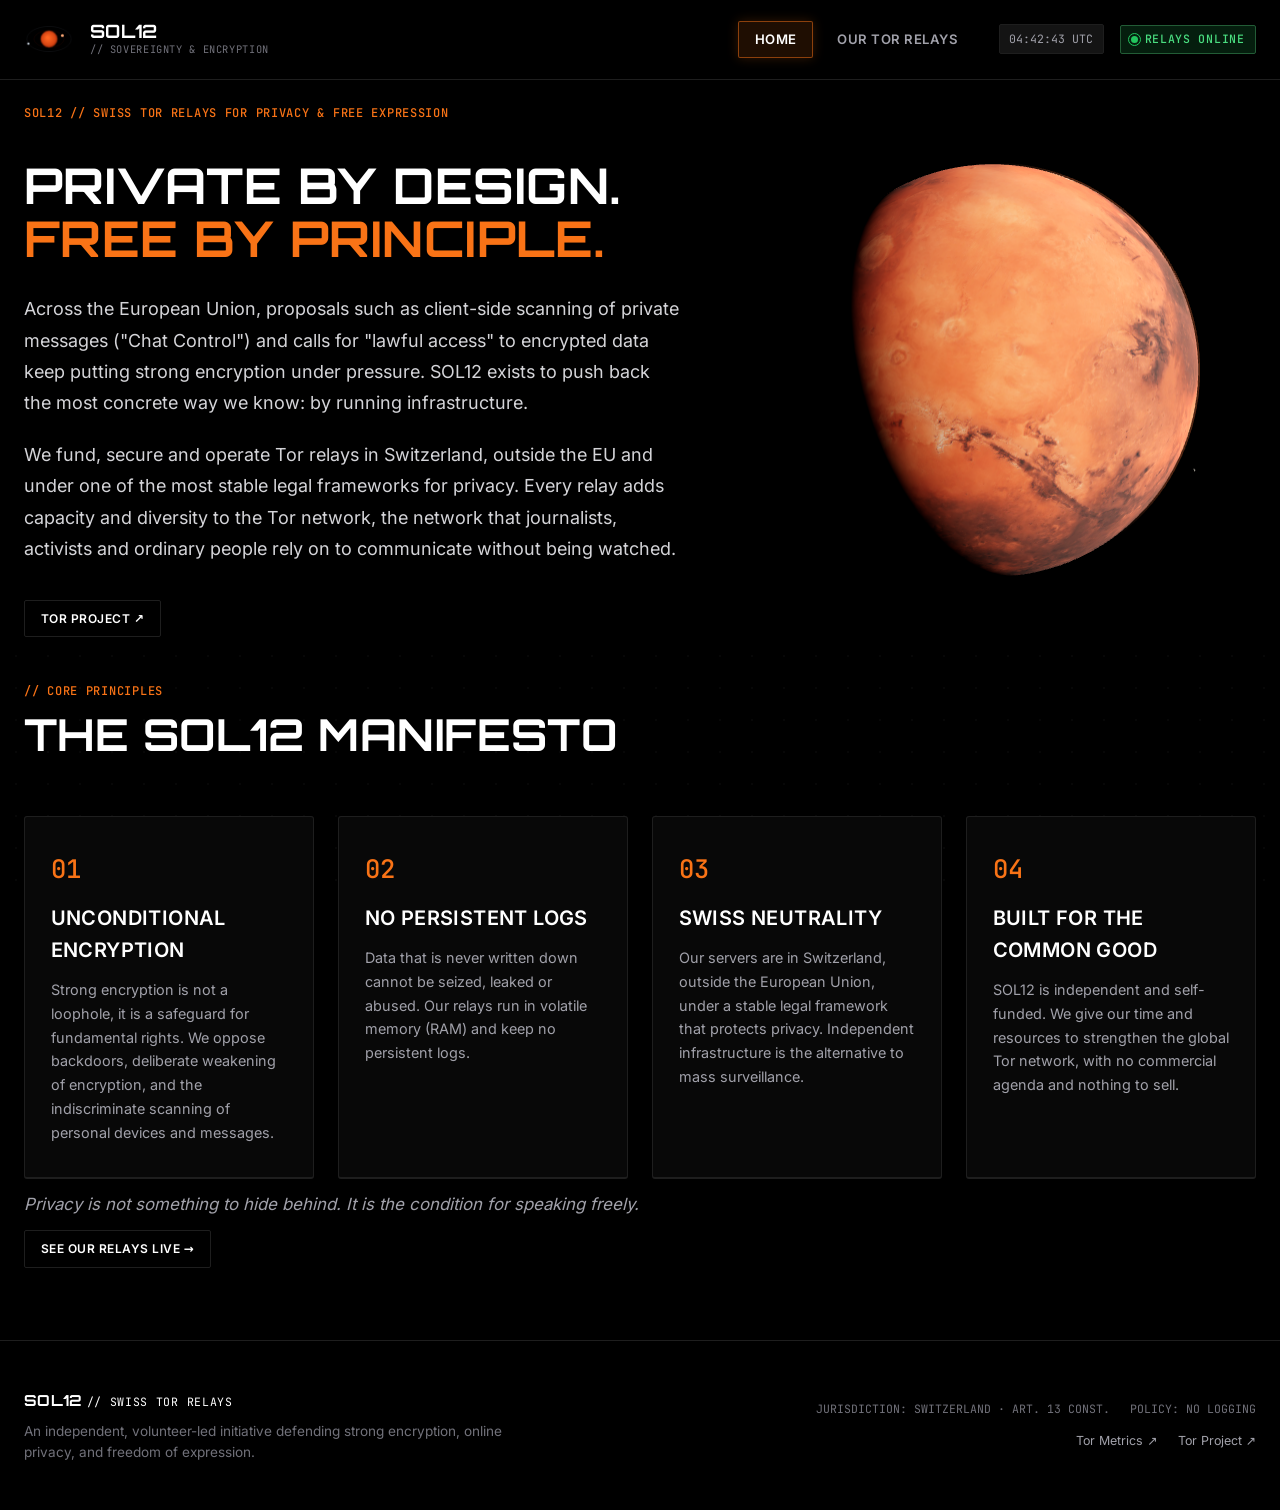
==== index.html @ 44553f34 "feat(typography): finalize fonts (2-line hero title, real weights, form controls, OFL x3, docs, ?v= " ====
<!DOCTYPE html>
<html lang="en" class="dark">
<head>
  <meta charset="UTF-8">
  <meta name="viewport" content="width=device-width, initial-scale=1.0">
  <title>SOL12 // Private by design. Free by principle. · Swiss Tor Relays</title>
  
  <meta name="description" content="SOL12 funds, secures and operates Tor relays in Switzerland, outside the EU, to defend strong encryption, privacy and free expression.">
  <meta name="keywords" content="SOL12, Tor, Middle Relay, Switzerland, Freedom of Expression, Privacy, Encryption, Anonymity">
  <meta name="author" content="SOL12 Network">

  <!-- OpenGraph -->
  <meta property="og:type" content="website">
  <meta property="og:title" content="SOL12 // Private by design. Free by principle.">
  <meta property="og:description" content="SOL12 funds, secures and operates Tor relays in Switzerland, outside the EU, to defend strong encryption, privacy and free expression.">
  <meta property="og:image" content="assets/mars_orbit_view.png">

  <!-- Favicon -->
  <link rel="icon" type="image/svg+xml" href="favicon.svg?v=mars1">
  <link rel="icon" type="image/png" sizes="32x32" href="favicon-32.png?v=mars1">
  <link rel="alternate icon" href="favicon.ico?v=mars1">
  <link rel="apple-touch-icon" sizes="180x180" href="apple-touch-icon.png?v=mars1">

  <!-- Self-hosted CSS -->
  <link rel="stylesheet" href="css/style.css?v=20261012">
  <script src="js/analytics.js?v=20261007"></script>
</head>
<body>

  <!-- Background overlay (pure pitch black space) -->
  <div class="dot-grid-overlay" aria-hidden="true"></div>

  <!-- Minimal Mission Control Navbar with 3D Orbital Mars Logo Simulator -->
  <header class="navbar" id="navbar">
    <div class="container nav-container">
      <a href="#" class="nav-brand" aria-label="SOL12 Home">
        <canvas id="logo-simulator" width="54" height="54" aria-hidden="true"></canvas>
        <div class="brand-text">
          <span class="brand-name">SOL12</span>
          <span class="brand-sub">// SOVEREIGNTY &amp; ENCRYPTION</span>
        </div>
      </a>

      <nav class="nav-links" aria-label="Main navigation">
        <a href="index.html" class="nav-link active" aria-current="page">Home</a>
        <a href="relays.html" class="nav-link">Our Tor Relays</a>
      </nav>

      <!-- Real-Time Status & Clock -->
      <div class="nav-telemetry-status">
        <span class="time-readout" id="telemetry-clock-utc">--:--:-- UTC</span>
        <div class="telemetry-pill" id="fleet-status" data-state="unknown">
          <span class="beacon-dot"></span>
          <span id="fleet-status-text">CHECKING RELAYS</span>
        </div>
      </div>
    </div>
  </header>

  <!-- =========================================================================
       HERO SECTION:
       LEFT: MISSION & STATEMENT
       RIGHT: SEAMLESS 3D MARS GLOBE (BORDERLESS, PURE BLACK BACKGROUND)
       ========================================================================= -->
  <main>
    <section class="hero-section">
      <div class="container hero-grid">
        
        <!-- Left Column: Text & Statements -->
        <div class="hero-content">
          <span class="section-tag font-mono">SOL12 // Swiss Tor Relays for Privacy &amp; Free Expression</span>
          <h1 class="hero-title">
            Private by design.<br>
            <span class="hero-title-highlight">Free by principle.</span>
          </h1>

          <div class="hero-text-block">
            <p class="hero-paragraph">
              Across the European Union, proposals such as client-side scanning of private messages ("Chat Control") and calls for "lawful access" to encrypted data keep putting strong encryption under pressure. SOL12 exists to push back the most concrete way we know: by running infrastructure.
            </p>

            <p class="hero-paragraph">
              We fund, secure and operate Tor relays in Switzerland, outside the EU and under one of the most stable legal frameworks for privacy. Every relay adds capacity and diversity to the Tor network, the network that journalists, activists and ordinary people rely on to communicate without being watched.
            </p>
          </div>

          <div class="hero-actions">
            <a href="https://www.torproject.org/" target="_blank" rel="noopener noreferrer" class="btn btn-outline btn-sm">
              <span>Tor Project ↗</span>
            </a>
          </div>
        </div>

        <!-- Right Column: 3D Mars Globe seamlessly blending into black background (no frame, no border) -->
        <div class="hero-mars-column">
          <div class="hero-image-container" id="mars-canvas-container">
            <picture id="mars-fallback-image">
              <source srcset="assets/mars_orbit_view.webp" type="image/webp">
              <img src="assets/mars_orbit_view.png" alt="Martian orbit with Phobos and Deimos satellites" class="hero-mars-image" width="1024" height="1024">
            </picture>
          </div>
        </div>

      </div>
    </section>

    <!-- =========================================================================
         THE SOL12 MANIFESTO
         ========================================================================= -->
    <section id="manifeste" class="section-padding scroll-reveal">
      <div class="container">
        
        <div class="section-header">
          <span class="section-tag font-mono">// CORE PRINCIPLES</span>
          <h2 class="section-title">The SOL12 Manifesto</h2>
        </div>

        <div class="manifesto-grid">
          
          <div class="telemetry-card manifesto-card">
            <div class="manifesto-num">01</div>
            <h3>Unconditional Encryption</h3>
            <p>
              Strong encryption is not a loophole, it is a safeguard for fundamental rights. We oppose backdoors, deliberate weakening of encryption, and the indiscriminate scanning of personal devices and messages.
            </p>
          </div>

          <div class="telemetry-card manifesto-card">
            <div class="manifesto-num">02</div>
            <h3>No Persistent Logs</h3>
            <p>
              Data that is never written down cannot be seized, leaked or abused. Our relays run in volatile memory (RAM) and keep no persistent logs.
            </p>
          </div>

          <div class="telemetry-card manifesto-card">
            <div class="manifesto-num">03</div>
            <h3>Swiss Neutrality</h3>
            <p>
              Our servers are in Switzerland, outside the European Union, under a stable legal framework that protects privacy. Independent infrastructure is the alternative to mass surveillance.
            </p>
          </div>

          <div class="telemetry-card manifesto-card">
            <div class="manifesto-num">04</div>
            <h3>Built for the Common Good</h3>
            <p>
              SOL12 is independent and self-funded. We give our time and resources to strengthen the global Tor network, with no commercial agenda and nothing to sell.
            </p>
          </div>

        </div>

        <p class="section-subtitle"><em>Privacy is not something to hide behind. It is the condition for speaking freely.</em></p>
        <p class="section-subtitle"><a href="https://tor.sol12.net" target="_blank" rel="noopener noreferrer" class="btn btn-outline btn-sm"><span>See our relays live →</span></a></p>

      </div>
    </section>
  </main>

  <!-- =========================================================================
       FOOTER
       ========================================================================= -->
  <footer class="footer">
    <div class="container footer-content">
      <div class="footer-left">
        <span class="footer-brand"><span class="footer-brand-name">SOL12</span> <span class="footer-brand-tag">// SWISS TOR RELAYS</span></span>
        <p class="footer-desc">
          An independent, volunteer-led initiative defending strong encryption, online privacy, and freedom of expression.
        </p>
      </div>

      <div class="footer-right">
        <div class="footer-meta">
          <span>JURISDICTION: SWITZERLAND · ART. 13 CONST.</span>
          <span>POLICY: NO LOGGING</span>
        </div>
        <div class="footer-links">
          <a href="https://metrics.torproject.org/" target="_blank" rel="noopener noreferrer">Tor Metrics ↗</a>
          <a href="https://www.torproject.org/" target="_blank" rel="noopener noreferrer">Tor Project ↗</a>
        </div>
      </div>
    </div>
  </footer>

  <!-- 3D Engine & Interactive Logic -->
  <script src="js/three.min.js"></script>
  <script src="js/GLTFLoader.js"></script>
  <script src="js/mars-globe.js?v=20261012"></script>
  <script src="js/app.js?v=20261012"></script>
  <script src="js/relays.js?v=20261012"></script>

</body>
</html>
---- css/style.css ----
@import "./fonts.css?v=20261012";

/* ==========================================================================
   SOL12 TELEMETRY DESIGN SYSTEM (SPACEX NOIR & SWISS PRIVACY INFRASTRUCTURE)
   ========================================================================== */

:root {
  --space-bg: #000000;
  --space-card: #080808;
  --space-card-elevated: #0f0f0f;
  --space-panel: #141414;
  --space-border: #1e1e1e;
  --space-border-bright: #2d2d2d;
  
  --space-text: #ffffff;
  --space-muted: #a1a1aa;
  --space-dim: #71717a;
  --space-faint: #3f3f46;

  --accent-cyan: #7dd3fc;
  --accent-cyan-dim: rgba(125, 211, 252, 0.12);
  --accent-mars: #f97316;
  --accent-mars-bright: #ff6b35;
  --accent-mars-dim: rgba(249, 115, 22, 0.12);

  --status-ok: #22c55e;
  --status-ok-dim: rgba(34, 197, 94, 0.15);

  --font-display: "Orbitron", "Inter", system-ui, sans-serif;
  --font-sans: 'Inter', system-ui, -apple-system, BlinkMacSystemFont, 'Segoe UI', Roboto, sans-serif;
  --font-mono: 'JetBrains Mono', ui-monospace, Menlo, Monaco, Consolas, monospace;
}

/* Base reset */
*, *::before, *::after {
  box-sizing: border-box;
  margin: 0;
  padding: 0;
}

button, input, select, textarea {
  font: inherit;
  color: inherit;
}

strong, b {
  font-weight: 600;
}

html {
  scroll-behavior: smooth;
  color-scheme: dark;
  background-color: var(--space-bg);
  color: var(--space-text);
  font-family: var(--font-sans);
  line-height: 1.6;
  -webkit-font-smoothing: antialiased;
  -moz-osx-font-smoothing: grayscale;
}

body {
  background-color: var(--space-bg);
  min-height: 100vh;
  position: relative;
  overflow-x: hidden;
}

/* Selection */
::selection {
  background: var(--accent-mars);
  color: #ffffff;
}

/* Minimal Aerospace Scrollbar */
::-webkit-scrollbar {
  width: 6px;
  height: 6px;
}
::-webkit-scrollbar-track {
  background: #000000;
}
::-webkit-scrollbar-thumb {
  background: #27272a;
  border-radius: 1px;
}
::-webkit-scrollbar-thumb:hover {
  background: #3f3f46;
}

/* Strict keyboard focus */
*:focus-visible {
  outline: 1px solid #ffffff !important;
  outline-offset: 2px;
}

/* Subtle tactical dot grid (pure black space backdrop) */
.dot-grid-overlay {
  position: fixed;
  inset: 0;
  background-image: radial-gradient(rgba(255, 255, 255, 0.05) 1px, transparent 1px);
  background-size: 32px 32px;
  pointer-events: none;
  z-index: 0;
  opacity: 0.5;
}

/* Container */
.container {
  max-width: 1280px;
  margin: 0 auto;
  padding: 0 1.5rem;
  position: relative;
  z-index: 1;
}

/* Typography Helpers */
.font-display { font-family: var(--font-display); }
.font-mono { font-family: var(--font-mono); }
.font-mono strong,
.font-mono b {
  font-weight: 500;
}
.font-sans { font-family: var(--font-sans); }

.tracking-telemetry {
  letter-spacing: 0.06em;
}
.tracking-telemetry-wide {
  letter-spacing: 0.08em;
}

/* Aerospace Telemetry Surfaces */
.telemetry-card {
  background-color: var(--space-card);
  border: 1px solid var(--space-border);
  border-radius: 3px;
  transition: border-color 0.2s ease, background-color 0.2s ease, box-shadow 0.2s ease;
}

.telemetry-card:hover {
  border-color: var(--space-border-bright);
}

.telemetry-header {
  font-family: var(--font-mono);
  font-variant-numeric: tabular-nums;
  text-transform: uppercase;
  letter-spacing: 0.06em;
  font-size: 0.72rem;
  font-weight: 500;
  color: var(--space-muted);
}

/* Live beacon animations */
.beacon-dot {
  width: 7px;
  height: 7px;
  border-radius: 50%;
  background-color: var(--status-ok);
  display: inline-block;
  position: relative;
}
.beacon-dot::after {
  content: '';
  position: absolute;
  inset: -3px;
  border-radius: 50%;
  border: 1px solid var(--status-ok);
  animation: pulse-beacon 2s cubic-bezier(0.24, 0, 0.38, 1) infinite;
}

@keyframes pulse-beacon {
  0% { transform: scale(0.9); opacity: 0.9; }
  100% { transform: scale(2.4); opacity: 0; }
}

/* Badges & Pills */
.telemetry-pill {
  display: inline-flex;
  align-items: center;
  gap: 0.4rem;
  padding: 0.25rem 0.65rem;
  background-color: rgba(255, 255, 255, 0.03);
  border: 1px solid var(--space-border);
  border-radius: 2px;
  font-family: var(--font-mono);
  font-variant-numeric: tabular-nums;
  font-size: 0.72rem;
  font-weight: 500;
  letter-spacing: 0.06em;
  text-transform: uppercase;
  color: var(--space-muted);
}

.telemetry-pill-ok {
  border-color: rgba(34, 197, 94, 0.35);
  background-color: var(--status-ok-dim);
  color: #4ade80;
}

.telemetry-pill-mars {
  border-color: rgba(249, 115, 22, 0.4);
  background-color: var(--accent-mars-dim);
  color: var(--accent-mars);
}

.telemetry-pill-cyan {
  border-color: rgba(125, 211, 252, 0.35);
  background-color: var(--accent-cyan-dim);
  color: var(--accent-cyan);
}

/* ==========================================================================
   NAVIGATION
   ========================================================================== */

.navbar {
  position: sticky;
  top: 0;
  z-index: 50;
  background-color: rgba(0, 0, 0, 0.9);
  backdrop-filter: blur(12px);
  -webkit-backdrop-filter: blur(12px);
  border-bottom: 1px solid var(--space-border);
  padding: 0.9rem 0;
}

.nav-container {
  display: flex;
  align-items: center;
  justify-content: space-between;
  gap: 1.5rem;
}

.nav-brand {
  display: flex;
  align-items: center;
  gap: 0.75rem;
  text-decoration: none;
  color: #ffffff;
}

#logo-simulator {
  width: 50px;
  height: 50px;
  display: block;
  cursor: pointer;
  flex-shrink: 0;
  margin-right: 4px;
}

.brand-text {
  display: flex;
  flex-direction: column;
}

.brand-name {
  font-family: var(--font-display);
  font-weight: 700;
  letter-spacing: 0.02em;
  font-size: 1.15rem;
  color: #ffffff;
  line-height: 1.1;
}

.brand-sub {
  font-family: var(--font-mono);
  font-variant-numeric: tabular-nums;
  font-size: 0.65rem;
  font-weight: 400;
  letter-spacing: 0.06em;
  color: var(--space-dim);
  text-transform: uppercase;
}

.nav-telemetry-status {
  display: flex;
  align-items: center;
  gap: 1rem;
}

.nav-links {
  display: flex;
  align-items: center;
  gap: 0.5rem;
  margin-left: auto;
  list-style: none;
}

.nav-link {
  font-family: var(--font-sans);
  font-size: 0.82rem;
  font-weight: 600;
  letter-spacing: 0.04em;
  text-transform: uppercase;
  color: var(--space-muted);
  text-decoration: none;
  padding: 0.45rem 0.95rem;
  border-radius: 2px;
  border: 1px solid transparent;
  background: transparent;
  transition: all 0.2s ease;
  white-space: nowrap;
}

.nav-link:hover {
  color: #ffffff;
  border-color: var(--space-border-bright);
  background: rgba(255, 255, 255, 0.05);
}

.nav-link.active,
.nav-link[aria-current="page"] {
  color: #ffffff;
  border-color: rgba(249, 115, 22, 0.5);
  background: var(--accent-mars-dim);
  box-shadow: 0 0 12px rgba(249, 115, 22, 0.2);
}
.telemetry-pill[data-state="unknown"], .telemetry-pill[data-state="starting"] { color: var(--space-muted); }
.telemetry-pill[data-state="unknown"] .beacon-dot, .telemetry-pill[data-state="starting"] .beacon-dot { background: var(--space-dim); }
.telemetry-pill[data-state="unknown"] .beacon-dot::after, .telemetry-pill[data-state="starting"] .beacon-dot::after { display: none; }
.telemetry-pill[data-state="ok"] { color: #4ade80; border-color: #225c36; background: var(--status-ok-dim); }
.telemetry-pill[data-state="degraded"] { color: #fbbf24; border-color: #76551b; background: rgba(251,191,36,0.08); }
.telemetry-pill[data-state="down"] { color: #f87171; border-color: #783535; background: rgba(248,113,113,0.08); }
.telemetry-pill[data-state="degraded"] .beacon-dot { background: #fbbf24; }
.telemetry-pill[data-state="down"] .beacon-dot { background: #f87171; }
.telemetry-pill[data-state="degraded"] .beacon-dot::after, .telemetry-pill[data-state="down"] .beacon-dot::after { display: none; }

/* ==========================================================================
   RELAY DIRECTORY (COMPACT LIST & TELEMETRY FLEET)
   ========================================================================== */

.relays-main {
  max-width: 1040px;
  margin: 0 auto;
  padding-top: 3.5rem;
  padding-bottom: 5rem;
}

.relays-heading {
  display: flex;
  justify-content: space-between;
  align-items: flex-start;
  gap: 2rem;
  margin-bottom: 2rem;
}

.fleet-summary-bar {
  display: flex;
  justify-content: space-between;
  align-items: center;
  flex-wrap: wrap;
  gap: 1rem;
  padding: 0.85rem 1.25rem;
  background: var(--space-card);
  border: 1px solid var(--space-border);
  border-radius: 3px;
  margin-bottom: 1.25rem;
}

.fleet-summary-left {
  display: flex;
  align-items: center;
  flex-wrap: wrap;
  gap: 0.75rem;
}

.fleet-link-highlight {
  font-family: var(--font-mono);
  font-variant-numeric: tabular-nums;
  font-size: 0.78rem;
  font-weight: 500;
  color: var(--accent-cyan);
  text-decoration: none;
  transition: color 0.15s ease;
  display: inline-flex;
  align-items: center;
  gap: 0.35rem;
}

.fleet-link-highlight:hover {
  color: #ffffff;
  text-decoration: underline;
}

.relays-notice {
  font-family: var(--font-mono);
  font-variant-numeric: tabular-nums;
  color: var(--space-dim);
  font-size: 0.78rem;
  font-weight: 400;
  margin-bottom: 1.5rem;
}

.relay-list {
  display: flex;
  flex-direction: column;
  gap: 1.25rem;
}

/* Compact Relay Item */
.relay-compact-card {
  padding: 1.5rem 1.75rem;
  border-radius: 3px;
  background: var(--space-card);
  border: 1px solid var(--space-border);
  transition: border-color 0.2s ease, box-shadow 0.2s ease;
}

.relay-compact-card:hover {
  border-color: var(--space-border-bright);
  box-shadow: 0 4px 24px rgba(0, 0, 0, 0.45);
}

/* Top: Identity & Status */
.relay-card-top {
  display: flex;
  justify-content: space-between;
  align-items: center;
  flex-wrap: wrap;
  gap: 1.25rem;
  margin-bottom: 1.25rem;
}

.relay-id-group {
  display: flex;
  flex-direction: column;
  gap: 0.25rem;
}

.relay-title-row {
  display: flex;
  align-items: center;
  flex-wrap: wrap;
  gap: 0.75rem;
}

.relay-nickname {
  font-family: var(--font-display);
  font-size: clamp(1.15rem, 1rem + 0.8vw, 1.5rem);
  font-weight: 700;
  letter-spacing: 0.02em;
  color: #ffffff;
  line-height: 1.12;
  text-transform: uppercase;
  margin: 0;
  overflow-wrap: break-word;
}

.relay-role-chip {
  font-family: var(--font-mono);
  font-variant-numeric: tabular-nums;
  font-size: 0.68rem;
  font-weight: 500;
  letter-spacing: 0.06em;
  text-transform: uppercase;
  color: var(--accent-mars);
  background: var(--accent-mars-dim);
  border: 1px solid rgba(249, 115, 22, 0.35);
  padding: 0.2rem 0.55rem;
  border-radius: 2px;
}

.relay-location-row {
  display: flex;
  align-items: center;
  gap: 0.4rem;
  font-family: var(--font-mono);
  font-variant-numeric: tabular-nums;
  font-size: 0.82rem;
  font-weight: 400;
  color: var(--space-muted);
}

.relay-flag-badge {
  font-size: 0.75rem;
  color: #ffffff;
}

.relay-status-group {
  display: flex;
  align-items: center;
  flex-wrap: wrap;
  gap: 0.65rem;
}

.relay-status-group .telemetry-pill,
.relay-status-group .relay-action-btn {
  display: inline-flex;
  align-items: center;
  justify-content: center;
  height: 32px;
  box-sizing: border-box;
  padding: 0 0.85rem;
  font-size: 0.72rem;
  text-transform: uppercase;
  border-radius: 2px;
  line-height: 1;
}

.relay-status-group .telemetry-pill {
  font-family: var(--font-mono);
  font-variant-numeric: tabular-nums;
  font-weight: 500;
  letter-spacing: 0.06em;
  gap: 0.45rem;
  cursor: default;
}

.relay-status-group .relay-action-btn {
  font-family: var(--font-sans);
  font-weight: 600;
  letter-spacing: 0.04em;
  gap: 0.45rem;
  background-color: var(--accent-mars-dim);
  border: 1px solid rgba(249, 115, 22, 0.4);
  color: var(--accent-mars);
  text-decoration: none;
  cursor: pointer;
  transition: all 0.2s cubic-bezier(0.16, 1, 0.3, 1);
  white-space: nowrap;
}

.relay-status-group .relay-action-btn:hover {
  background-color: rgba(249, 115, 22, 0.22);
  border-color: var(--accent-mars-bright);
  color: #ffffff;
  box-shadow: 0 0 14px rgba(249, 115, 22, 0.25);
}

.relay-status-group .relay-action-btn svg {
  display: inline-block;
  vertical-align: middle;
  transition: transform 0.15s ease;
}

.relay-status-group .relay-action-btn:hover svg {
  transform: translate(1px, -1px);
}

/* Center: Metrics Grid */
.relay-metrics-grid {
  display: grid;
  grid-template-columns: repeat(4, 1fr);
  gap: 1rem;
  background: var(--space-panel);
  border: 1px solid var(--space-border);
  padding: 0.85rem 1.25rem;
  border-radius: 2px;
  margin-bottom: 1.25rem;
}

.relay-metric-cell {
  display: flex;
  flex-direction: column;
  gap: 0.2rem;
}

.metric-val {
  font-family: var(--font-mono);
  font-variant-numeric: tabular-nums;
  font-size: 1.1rem;
  font-weight: 500;
  color: #ffffff;
  display: flex;
  align-items: baseline;
  gap: 0.3rem;
}

.metric-val strong,
.metric-val b {
  font-weight: 500;
}

.metric-val.text-cyan {
  color: var(--accent-cyan);
}

.metric-val.text-mars {
  color: var(--accent-mars);
}

.metric-arrow {
  font-size: 0.85rem;
  opacity: 0.8;
}

.metric-unit {
  font-family: var(--font-mono);
  font-variant-numeric: tabular-nums;
  font-size: 0.7rem;
  font-weight: 400;
  color: var(--space-dim);
}

/* Bottom: Fingerprint, Flags & Feed */
.relay-card-bottom {
  display: flex;
  justify-content: space-between;
  align-items: center;
  flex-wrap: wrap;
  gap: 1rem;
  padding-top: 1rem;
  border-top: 1px solid var(--space-border);
}

.relay-fp-cluster {
  display: flex;
  align-items: center;
  gap: 0.6rem;
}

.fp-inner {
  display: inline-flex;
  align-items: center;
  flex-wrap: wrap;
  max-width: 100%;
  gap: 0.5rem;
  background: #000000;
  border: 1px solid var(--space-border);
  padding: 0.25rem 0.6rem;
  border-radius: 2px;
}

.fp-text {
  font-family: var(--font-mono);
  font-variant-numeric: tabular-nums;
  font-size: 0.72rem;
  font-weight: 400;
  color: var(--space-muted);
  letter-spacing: 0.04em;
  overflow-wrap: anywhere;
  word-break: break-all;
  white-space: normal;
  user-select: all;
}

.btn-copy-fp {
  background: transparent;
  border: 1px solid var(--space-border);
  color: var(--space-muted);
  font-family: var(--font-sans);
  font-size: 0.65rem;
  letter-spacing: 0.04em;
  padding: 0.15rem 0.45rem;
  border-radius: 2px;
  cursor: pointer;
  transition: all 0.15s ease;
}

.btn-copy-fp:hover {
  color: #ffffff;
  border-color: #ffffff;
  background: rgba(255, 255, 255, 0.08);
}

.btn-copy-fp.copied {
  color: var(--status-ok);
  border-color: var(--status-ok);
}

.relay-flags-cluster {
  display: flex;
  align-items: center;
  gap: 0.5rem;
}

.flags-tags-list {
  display: flex;
  flex-wrap: wrap;
  gap: 0.35rem;
}

.relay-flag-chip {
  font-family: var(--font-mono);
  font-variant-numeric: tabular-nums;
  font-size: 0.65rem;
  font-weight: 400;
  padding: 0.15rem 0.4rem;
  background: var(--space-card-elevated);
  border: 1px solid var(--space-border);
  border-radius: 2px;
  color: var(--space-muted);
}

.relay-feed-cluster {
  display: flex;
  align-items: center;
  gap: 0.75rem;
  font-family: var(--font-mono);
  font-variant-numeric: tabular-nums;
  font-size: 0.7rem;
  font-weight: 400;
  color: var(--space-dim);
}

.feed-indicator[data-state="live"] {
  color: #4ade80;
}

/* Expansion Footnote */
.relays-footnote-box {
  margin-top: 2.5rem;
  padding: 1.5rem 1.75rem;
  background: linear-gradient(90deg, rgba(249, 115, 22, 0.05) 0%, rgba(8, 8, 8, 0.95) 100%);
  border: 1px solid var(--space-border);
  border-left: 3px solid var(--accent-mars);
}

.footnote-header {
  display: flex;
  justify-content: space-between;
  align-items: center;
  margin-bottom: 0.6rem;
}

.footnote-tag {
  font-family: var(--font-mono);
  font-variant-numeric: tabular-nums;
  font-size: 0.65rem;
  font-weight: 500;
  color: var(--accent-mars);
  letter-spacing: 0.06em;
}

.relays-footnote-box p {
  font-family: var(--font-sans);
  font-size: 0.88rem;
  color: var(--space-muted);
  line-height: 1.65;
  margin: 0;
}

.text-cyan {
  color: var(--accent-cyan);
}
.text-mars {
  color: var(--accent-mars);
}

@media (max-width: 860px) {
  .relay-metrics-grid {
    grid-template-columns: repeat(2, 1fr);
  }
}

@media (max-width: 640px) {
  .relays-main {
    padding-top: 2rem;
  }
  .relays-heading {
    flex-direction: column;
    align-items: flex-start;
  }
  .relay-card-top {
    flex-direction: column;
    align-items: flex-start;
  }
  .relay-card-bottom {
    flex-direction: column;
    align-items: flex-start;
  }
  .relay-metrics-grid {
    grid-template-columns: 1fr;
  }
}

.time-readout {
  font-family: var(--font-mono);
  font-variant-numeric: tabular-nums;
  font-size: 0.72rem;
  font-weight: 400;
  color: var(--space-muted);
  background: var(--space-panel);
  border: 1px solid var(--space-border);
  padding: 0.3rem 0.6rem;
  border-radius: 2px;
}

/* ==========================================================================
   BUTTONS
   ========================================================================== */

.btn {
  display: inline-flex;
  align-items: center;
  justify-content: center;
  gap: 0.5rem;
  font-family: var(--font-sans);
  font-size: 0.82rem;
  letter-spacing: 0.04em;
  text-transform: uppercase;
  font-weight: 600;
  text-decoration: none;
  padding: 0.75rem 1.5rem;
  border-radius: 2px;
  cursor: pointer;
  transition: all 0.2s cubic-bezier(0.16, 1, 0.3, 1);
  border: 1px solid transparent;
}

.btn-mars {
  background-color: var(--accent-mars-dim);
  color: var(--accent-mars);
  border-color: rgba(249, 115, 22, 0.4);
}
.btn-mars:hover {
  background-color: rgba(249, 115, 22, 0.22);
  border-color: var(--accent-mars-bright);
  color: #ffffff;
  box-shadow: 0 0 14px rgba(249, 115, 22, 0.25);
}

.btn-outline {
  background-color: transparent;
  color: var(--space-text);
  border-color: var(--space-border);
}
.btn-outline:hover {
  background-color: var(--space-card-elevated);
  border-color: var(--space-border-bright);
  color: #ffffff;
}

.btn-sm {
  padding: 0.5rem 1rem;
  font-size: 0.75rem;
}

/* ==========================================================================
   HERO SECTION (LEFT: TEXT / RIGHT: SEAMLESS 3D MARS GLOBE)
   ========================================================================== */

.hero-section {
  padding: 1.5rem 0 1rem 0;
  position: relative;
  overflow: hidden;
  background-color: #000000;
}

.hero-grid {
  display: grid;
  grid-template-columns: 1.22fr 0.98fr;
  align-items: center;
  gap: 3rem;
}

/* Left Column: Narrative */
.hero-content {
  display: flex;
  flex-direction: column;
  gap: 1.75rem;
  z-index: 10;
}

.hero-badge-group {
  display: flex;
  flex-wrap: wrap;
  align-items: center;
  gap: 0.6rem;
}

.hero-title {
  font-family: var(--font-display);
  font-size: clamp(1.9rem, 1rem + 2.6vw, 3.2rem);
  font-weight: 700;
  line-height: 1.08;
  letter-spacing: 0.01em;
  text-transform: uppercase;
  color: #ffffff;
  overflow-wrap: break-word;
}

.hero-title br {
  display: none;
}

.hero-title-highlight {
  display: block;
  color: var(--accent-mars);
}

.hero-text-block {
  display: flex;
  flex-direction: column;
  gap: 1.25rem;
}

.hero-paragraph {
  font-family: var(--font-sans);
  font-size: 1.12rem;
  line-height: 1.75;
  color: #d4d4d8;
  font-weight: 400;
}

.hero-actions {
  display: flex;
  flex-wrap: wrap;
  align-items: center;
  gap: 1rem;
  margin-top: 0.5rem;
}

/* Right Column: 3D Mars Globe (100% Borderless, Pure Black Background) */
.hero-mars-column {
  position: relative;
  display: flex;
  align-items: center;
  justify-content: center;
  background: transparent;
  border: none;
  box-shadow: none;
}

/* Replicating the exact seamless setup from sol12-website */
.hero-image-container {
  position: relative;
  width: 100%;
  max-width: 660px;
  aspect-ratio: 1.22 / 1;
  display: flex;
  align-items: center;
  justify-content: center;
  margin: 0 auto;
  background: transparent;
  border: none;
  box-shadow: none;
}

#mars-canvas {
  width: 100%;
  height: 100%;
  display: block;
  user-select: none;
  pointer-events: none;
  background: transparent;
  border: none;
  box-shadow: none;
}

.hero-mars-image {
  width: 100%;
  height: auto;
  max-height: 560px;
  object-fit: contain;
  display: block;
  mix-blend-mode: lighten;
  transition: opacity 0.5s ease;
  border: none;
}

/* ==========================================================================
   SECTION HEADERS
   ========================================================================== */

.section-padding {
  padding: 1.5rem 0 4.5rem 0;
  position: relative;
}

.section-header {
  margin-bottom: 3.5rem;
}

.section-tag {
  font-family: var(--font-mono);
  font-variant-numeric: tabular-nums;
  font-size: 0.75rem;
  font-weight: 500;
  letter-spacing: 0.06em;
  text-transform: uppercase;
  color: var(--accent-mars);
  margin-bottom: 0.5rem;
  display: inline-block;
}

.section-title {
  font-family: var(--font-display);
  font-size: clamp(1.6rem, 1.1rem + 2.4vw, 2.75rem);
  font-weight: 700;
  text-transform: uppercase;
  letter-spacing: 0.01em;
  color: #ffffff;
  line-height: 1.15;
  overflow-wrap: break-word;
}

.section-subtitle {
  font-family: var(--font-sans);
  font-size: 1.05rem;
  color: var(--space-muted);
  max-width: 780px;
  margin-top: 0.75rem;
  line-height: 1.65;
}

/* ==========================================================================
   MANIFESTO SECTION
   ========================================================================== */

.manifesto-grid {
  display: grid;
  grid-template-columns: repeat(4, 1fr);
  gap: 1.5rem;
}

.manifesto-card {
  padding: 2rem 1.6rem;
  border-bottom: 2px solid var(--space-border);
  display: flex;
  flex-direction: column;
}

.manifesto-card:hover {
  border-bottom-color: var(--accent-mars);
}

.manifesto-num {
  font-family: var(--font-mono);
  font-variant-numeric: tabular-nums;
  font-size: 1.6rem;
  font-weight: 500;
  color: var(--accent-mars);
  margin-bottom: 0.75rem;
}

.manifesto-card h3 {
  font-family: var(--font-sans);
  font-size: 1.25rem;
  font-weight: 600;
  letter-spacing: 0.02em;
  text-transform: uppercase;
  color: #ffffff;
  margin-bottom: 0.75rem;
}

.manifesto-card p {
  font-family: var(--font-sans);
  font-size: 0.9rem;
  color: var(--space-muted);
  line-height: 1.65;
}

/* ==========================================================================
   FOOTER
   ========================================================================== */

.footer {
  background-color: #000000;
  border-top: 1px solid var(--space-border);
  padding: 3rem 0;
  font-size: 0.85rem;
}

.footer-content {
  display: flex;
  flex-wrap: wrap;
  justify-content: space-between;
  align-items: center;
  gap: 2rem;
}

.footer-left {
  display: flex;
  flex-direction: column;
  gap: 0.5rem;
  max-width: 480px;
}

.footer-brand {
  font-size: 0.95rem;
  color: #ffffff;
}

.footer-brand-name {
  font-family: var(--font-display);
  font-weight: 700;
  letter-spacing: 0.02em;
}

.footer-brand-tag {
  font-family: var(--font-mono);
  font-variant-numeric: tabular-nums;
  font-size: 0.72rem;
  font-weight: 400;
  letter-spacing: 0.06em;
}

.footer-desc {
  font-family: var(--font-sans);
  font-size: 0.85rem;
  color: var(--space-dim);
  line-height: 1.5;
}

.footer-right {
  display: flex;
  flex-direction: column;
  align-items: flex-end;
  gap: 0.75rem;
}

.footer-meta {
  display: flex;
  flex-wrap: wrap;
  gap: 1.25rem;
  font-family: var(--font-mono);
  font-variant-numeric: tabular-nums;
  font-size: 0.72rem;
  font-weight: 400;
  color: var(--space-dim);
}

.footer-links {
  display: flex;
  gap: 1.25rem;
}

.footer-links a {
  font-family: var(--font-sans);
  font-size: 0.78rem;
  color: var(--space-muted);
  text-decoration: none;
  transition: color 0.15s ease;
}

.footer-links a:hover {
  color: var(--accent-mars);
}

/* ==========================================================================
   RESPONSIVE DESIGN BREAKPOINTS
   ========================================================================== */

@media (max-width: 1024px) {
  .hero-grid {
    grid-template-columns: 1fr;
    gap: 3rem;
  }

  .manifesto-grid {
    grid-template-columns: 1fr 1fr;
  }

  .footer-right {
    align-items: flex-start;
  }
}

@media (max-width: 768px) {
  .hero-paragraph {
    font-size: 1.05rem;
  }

  .manifesto-grid {
    grid-template-columns: 1fr;
  }

  .nav-container {
    flex-wrap: wrap;
    row-gap: 0.75rem;
    column-gap: 0.75rem;
    padding: 0 1rem;
  }

  .nav-brand #logo-simulator {
    width: 40px;
    height: 40px;
  }

  .nav-brand .brand-name {
    font-size: 1.05rem;
  }

  .nav-brand .brand-sub {
    font-size: 0.55rem;
    letter-spacing: 0.03em;
  }

  .nav-links {
    gap: 0.35rem;
  }

  .nav-link {
    font-size: 0.8rem;
    padding: 0.4rem 0.6rem;
    flex-shrink: 1;
  }

  .nav-telemetry-status {
    width: 100%;
    order: 3;
    justify-content: space-between;
    flex-wrap: wrap;
    gap: 0.5rem;
  }

  .time-readout {
    font-size: 0.7rem;
    padding: 0.25rem 0.5rem;
  }

  .telemetry-pill {
    font-size: 0.7rem;
    padding: 0.25rem 0.55rem;
  }
}

@media (max-width: 420px) {
  .nav-container {
    padding: 0 0.75rem;
    row-gap: 0.6rem;
    column-gap: 0.5rem;
  }

  .nav-brand #logo-simulator {
    width: 36px;
    height: 36px;
  }

  .nav-brand .brand-name {
    font-size: 1rem;
  }

  .nav-brand .brand-sub {
    font-size: 0.5rem;
    letter-spacing: 0.02em;
  }

  .nav-links {
    gap: 0.25rem;
  }

  .nav-link {
    font-size: 0.78rem;
    padding: 0.35rem 0.55rem;
    white-space: normal;
    text-align: center;
  }

  .time-readout {
    font-size: 0.68rem;
    padding: 0.2rem 0.45rem;
  }

  .telemetry-pill {
    font-size: 0.68rem;
    padding: 0.2rem 0.5rem;
  }
}
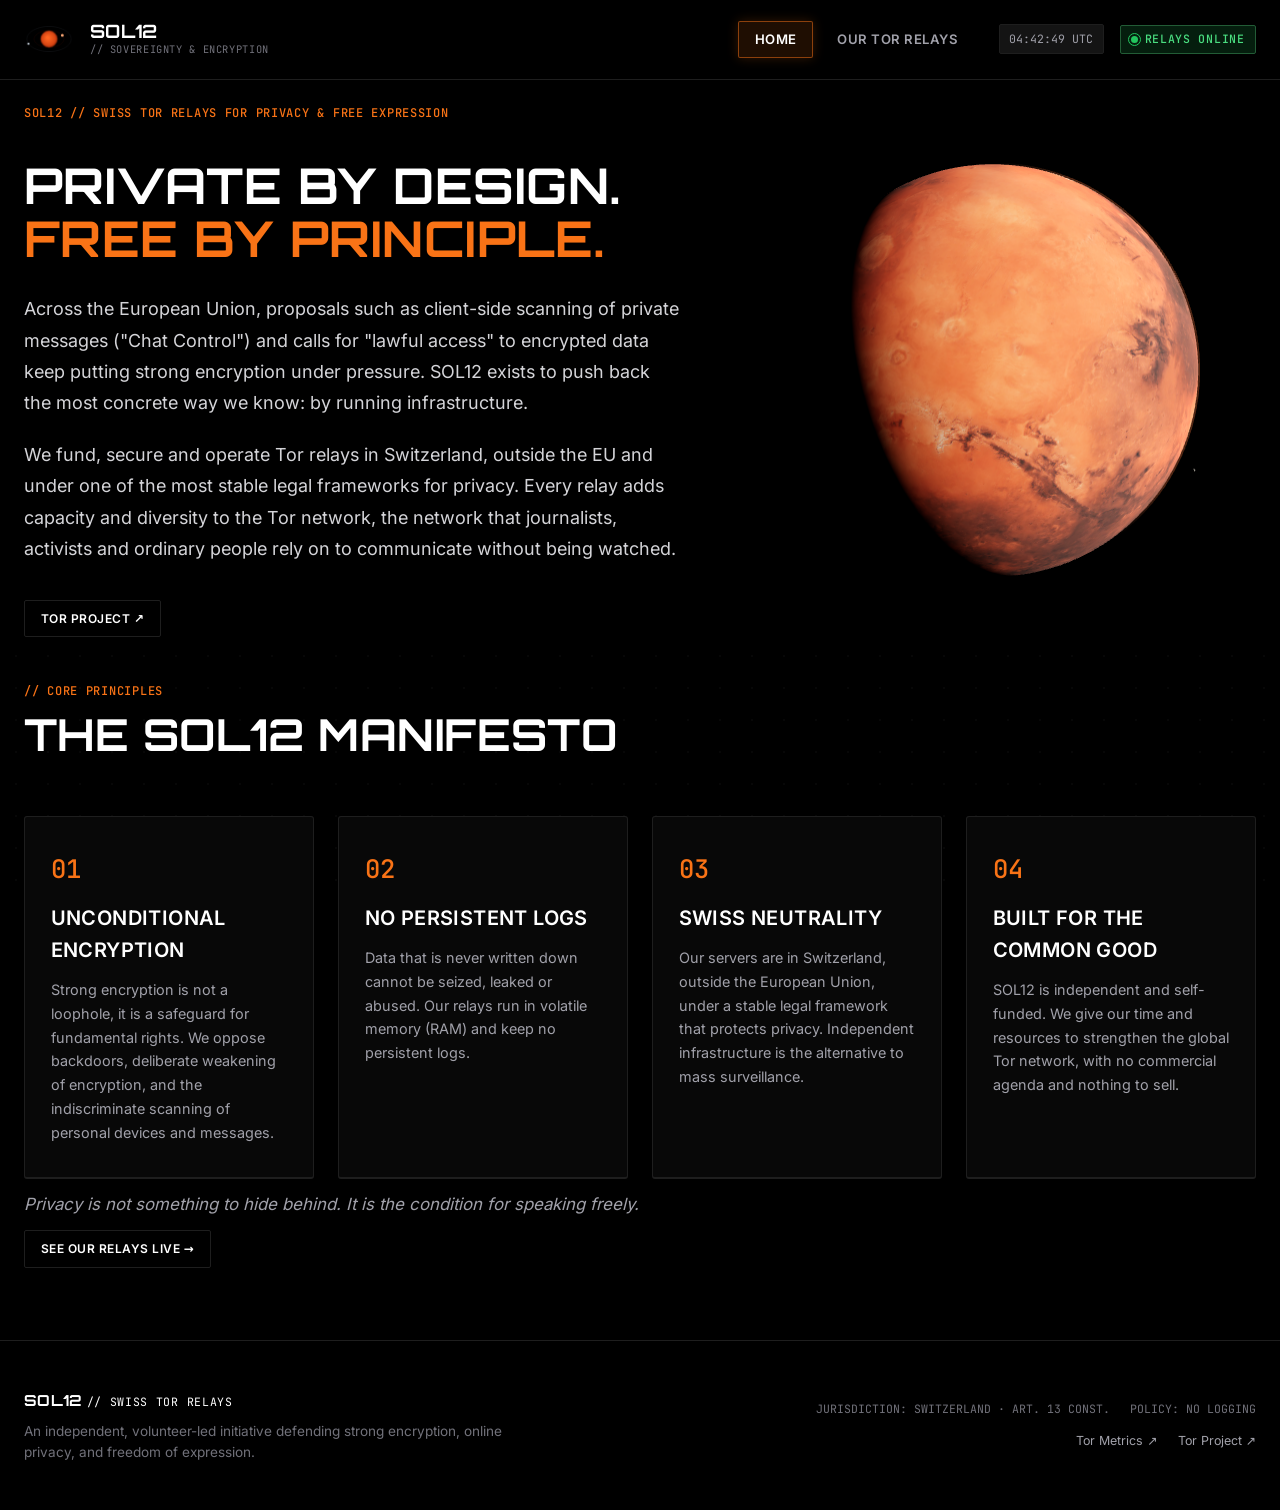
==== commit de604208: "Remove Google Analytics (gtag) and Google domains from CSP" ====
--- a/index.html
+++ b/index.html
@@ -23,7 +23,6 @@
 
   <!-- Self-hosted CSS -->
   <link rel="stylesheet" href="css/style.css?v=20261012">
-  <script src="js/analytics.js?v=20261007"></script>
 </head>
 <body>
 
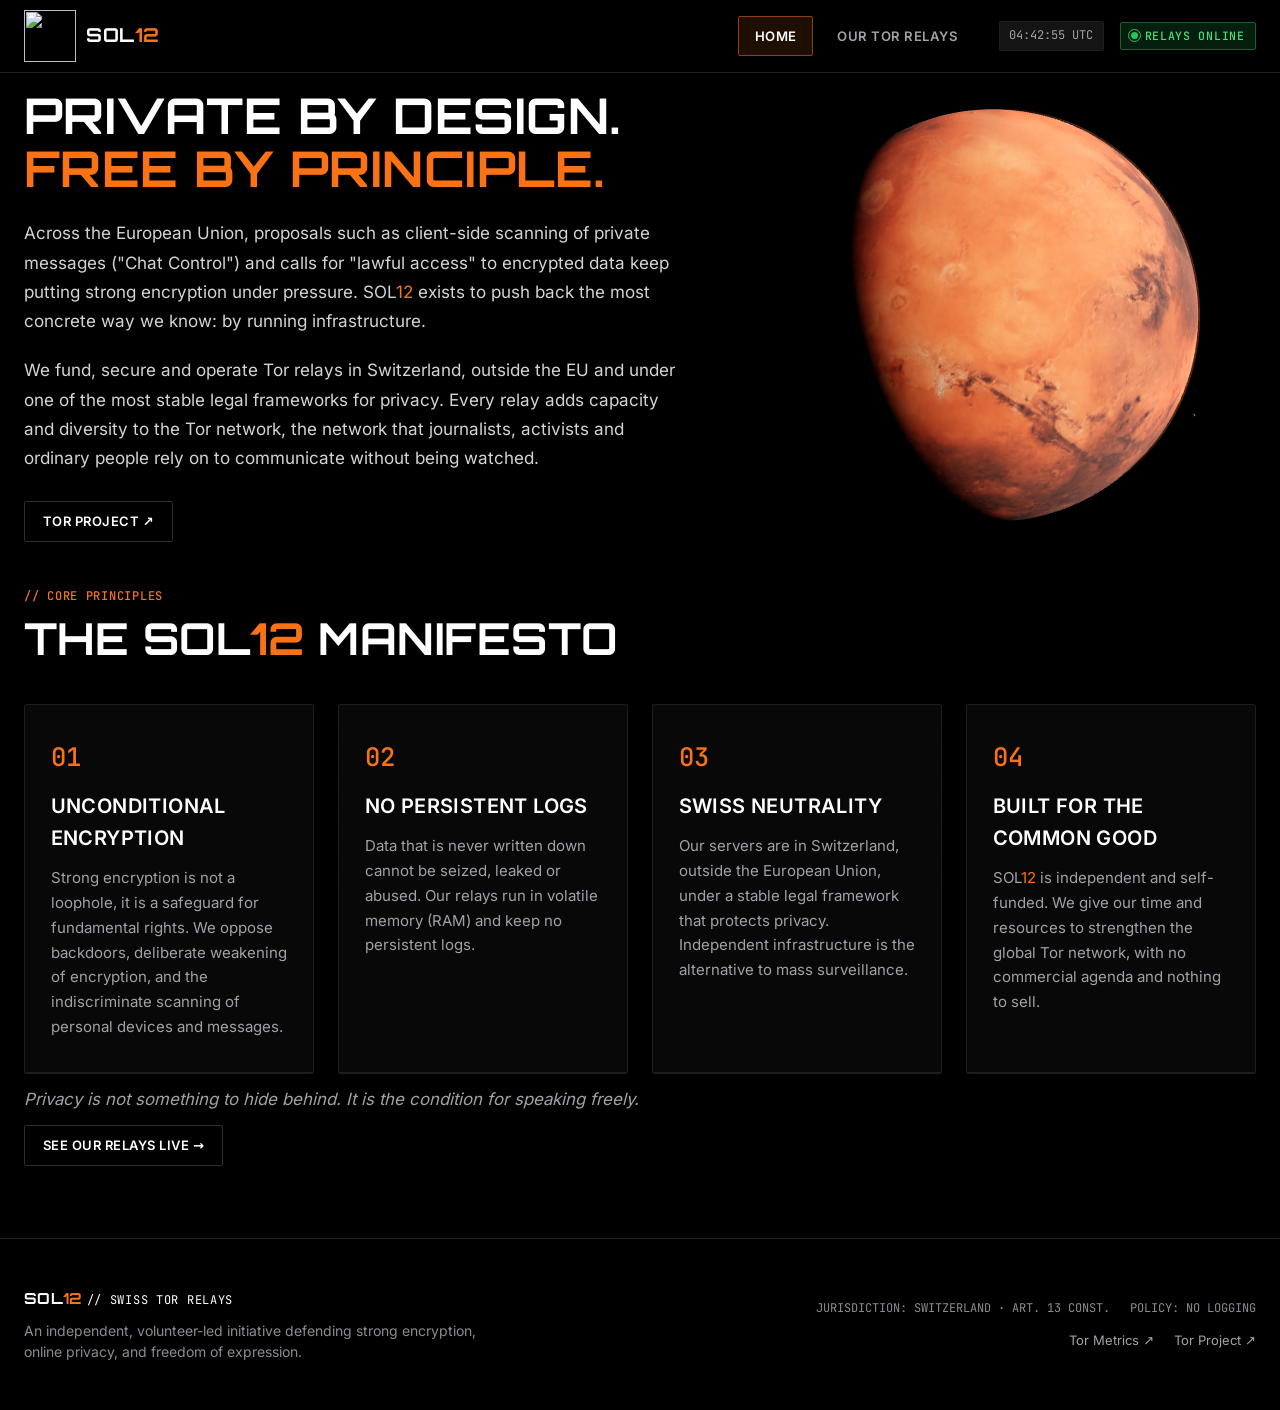
==== commit dd410680: "feat(ui): apply SOL12 visual redesign, --brand-orange 12 styling, and hero layout cleanup" ====
--- a/index.html
+++ b/index.html
@@ -22,22 +22,21 @@
   <link rel="apple-touch-icon" sizes="180x180" href="apple-touch-icon.png?v=mars1">
 
   <!-- Self-hosted CSS -->
-  <link rel="stylesheet" href="css/style.css?v=20261012">
+  <link rel="stylesheet" href="css/style.css?v=20261013">
 </head>
 <body>
 
   <!-- Background overlay (pure pitch black space) -->
   <div class="dot-grid-overlay" aria-hidden="true"></div>
 
-  <!-- Minimal Mission Control Navbar with 3D Orbital Mars Logo Simulator -->
+  <!-- Minimal Mission Control Navbar with Shared Miniature Mars Logo -->
   <header class="navbar" id="navbar">
     <div class="container nav-container">
-      <a href="#" class="nav-brand" aria-label="SOL12 Home">
-        <canvas id="logo-simulator" width="54" height="54" aria-hidden="true"></canvas>
-        <div class="brand-text">
-          <span class="brand-name">SOL12</span>
-          <span class="brand-sub">// SOVEREIGNTY &amp; ENCRYPTION</span>
-        </div>
+      <a href="index.html" class="nav-brand" aria-label="SOL12 Home">
+        <span class="sol12-mars-logo" id="logo-simulator" data-sol12-mars-logo data-texture-src="assets/logo/mars_logo_512x256.jpg?v=20261013" aria-hidden="true">
+          <img src="assets/logo/mars-logo-fallback.png?v=20261013" alt="" width="52" height="52" class="sol12-mars-logo-fallback" decoding="async">
+        </span>
+        <span class="brand-name">SOL<span class="brand-orange">12</span></span>
       </a>
 
       <nav class="nav-links" aria-label="Main navigation">
@@ -67,7 +66,6 @@
         
         <!-- Left Column: Text & Statements -->
         <div class="hero-content">
-          <span class="section-tag font-mono">SOL12 // Swiss Tor Relays for Privacy &amp; Free Expression</span>
           <h1 class="hero-title">
             Private by design.<br>
             <span class="hero-title-highlight">Free by principle.</span>
@@ -75,7 +73,7 @@
 
           <div class="hero-text-block">
             <p class="hero-paragraph">
-              Across the European Union, proposals such as client-side scanning of private messages ("Chat Control") and calls for "lawful access" to encrypted data keep putting strong encryption under pressure. SOL12 exists to push back the most concrete way we know: by running infrastructure.
+              Across the European Union, proposals such as client-side scanning of private messages ("Chat Control") and calls for "lawful access" to encrypted data keep putting strong encryption under pressure. SOL<span class="brand-orange">12</span> exists to push back the most concrete way we know: by running infrastructure.
             </p>
 
             <p class="hero-paragraph">
@@ -111,7 +109,7 @@
         
         <div class="section-header">
           <span class="section-tag font-mono">// CORE PRINCIPLES</span>
-          <h2 class="section-title">The SOL12 Manifesto</h2>
+          <h2 class="section-title">The SOL<span class="brand-orange">12</span> Manifesto</h2>
         </div>
 
         <div class="manifesto-grid">
@@ -144,7 +142,7 @@
             <div class="manifesto-num">04</div>
             <h3>Built for the Common Good</h3>
             <p>
-              SOL12 is independent and self-funded. We give our time and resources to strengthen the global Tor network, with no commercial agenda and nothing to sell.
+              SOL<span class="brand-orange">12</span> is independent and self-funded. We give our time and resources to strengthen the global Tor network, with no commercial agenda and nothing to sell.
             </p>
           </div>
 
@@ -163,7 +161,7 @@
   <footer class="footer">
     <div class="container footer-content">
       <div class="footer-left">
-        <span class="footer-brand"><span class="footer-brand-name">SOL12</span> <span class="footer-brand-tag">// SWISS TOR RELAYS</span></span>
+        <span class="footer-brand"><span class="footer-brand-name">SOL<span class="brand-orange">12</span></span> <span class="footer-brand-tag">// SWISS TOR RELAYS</span></span>
         <p class="footer-desc">
           An independent, volunteer-led initiative defending strong encryption, online privacy, and freedom of expression.
         </p>
@@ -186,8 +184,9 @@
   <script src="js/three.min.js"></script>
   <script src="js/GLTFLoader.js"></script>
   <script src="js/mars-globe.js?v=20261012"></script>
-  <script src="js/app.js?v=20261012"></script>
-  <script src="js/relays.js?v=20261012"></script>
+  <script src="js/sol12-mars-logo.js?v=20261013"></script>
+  <script src="js/app.js?v=20261013"></script>
+  <script src="js/relays.js?v=20261013"></script>
 
 </body>
 </html>
--- a/css/style.css
+++ b/css/style.css
@@ -14,12 +14,13 @@
   
   --space-text: #ffffff;
   --space-muted: #a1a1aa;
-  --space-dim: #71717a;
+  --space-dim: #8b8b95;
   --space-faint: #3f3f46;
 
+  --brand-orange: #F97316;
   --accent-cyan: #7dd3fc;
   --accent-cyan-dim: rgba(125, 211, 252, 0.12);
-  --accent-mars: #f97316;
+  --accent-mars: var(--brand-orange);
   --accent-mars-bright: #ff6b35;
   --accent-mars-dim: rgba(249, 115, 22, 0.12);
 
@@ -29,6 +30,13 @@
   --font-display: "Orbitron", "Inter", system-ui, sans-serif;
   --font-sans: 'Inter', system-ui, -apple-system, BlinkMacSystemFont, 'Segoe UI', Roboto, sans-serif;
   --font-mono: 'JetBrains Mono', ui-monospace, Menlo, Monaco, Consolas, monospace;
+}
+
+.brand-orange,
+a:visited .brand-orange,
+a:hover .brand-orange,
+a:focus-visible .brand-orange {
+  color: var(--brand-orange);
 }
 
 /* Base reset */
@@ -222,7 +230,7 @@
   backdrop-filter: blur(12px);
   -webkit-backdrop-filter: blur(12px);
   border-bottom: 1px solid var(--space-border);
-  padding: 0.9rem 0;
+  padding: 0.625rem 0;
 }
 
 .nav-container {
@@ -233,44 +241,42 @@
 }
 
 .nav-brand {
-  display: flex;
-  align-items: center;
-  gap: 0.75rem;
+  display: inline-flex;
+  align-items: center;
+  gap: 0.65rem;
+  min-height: 44px;
   text-decoration: none;
   color: #ffffff;
 }
 
+.sol12-mars-logo,
 #logo-simulator {
-  width: 50px;
-  height: 50px;
+  position: relative;
+  width: 52px;
+  height: 52px;
+  display: inline-flex;
+  align-items: center;
+  justify-content: center;
+  flex-shrink: 0;
+  user-select: none;
+}
+
+.sol12-mars-logo-fallback,
+.sol12-mars-logo-canvas {
+  width: 100%;
+  height: 100%;
   display: block;
-  cursor: pointer;
-  flex-shrink: 0;
-  margin-right: 4px;
-}
-
-.brand-text {
-  display: flex;
-  flex-direction: column;
+  object-fit: contain;
+  pointer-events: none;
 }
 
 .brand-name {
   font-family: var(--font-display);
   font-weight: 700;
   letter-spacing: 0.02em;
-  font-size: 1.15rem;
-  color: #ffffff;
-  line-height: 1.1;
-}
-
-.brand-sub {
-  font-family: var(--font-mono);
-  font-variant-numeric: tabular-nums;
-  font-size: 0.65rem;
-  font-weight: 400;
-  letter-spacing: 0.06em;
-  color: var(--space-dim);
-  text-transform: uppercase;
+  font-size: 1.2rem;
+  color: #ffffff;
+  line-height: 1;
 }
 
 .nav-telemetry-status {
@@ -288,6 +294,10 @@
 }
 
 .nav-link {
+  display: inline-flex;
+  align-items: center;
+  justify-content: center;
+  min-height: 40px;
   font-family: var(--font-sans);
   font-size: 0.82rem;
   font-weight: 600;
@@ -299,7 +309,7 @@
   border-radius: 2px;
   border: 1px solid transparent;
   background: transparent;
-  transition: all 0.2s ease;
+  transition: color 0.15s ease, border-color 0.15s ease, background-color 0.15s ease;
   white-space: nowrap;
 }
 
@@ -314,7 +324,6 @@
   color: #ffffff;
   border-color: rgba(249, 115, 22, 0.5);
   background: var(--accent-mars-dim);
-  box-shadow: 0 0 12px rgba(249, 115, 22, 0.2);
 }
 .telemetry-pill[data-state="unknown"], .telemetry-pill[data-state="starting"] { color: var(--space-muted); }
 .telemetry-pill[data-state="unknown"] .beacon-dot, .telemetry-pill[data-state="starting"] .beacon-dot { background: var(--space-dim); }
@@ -489,10 +498,10 @@
   display: inline-flex;
   align-items: center;
   justify-content: center;
-  height: 32px;
+  min-height: 36px;
   box-sizing: border-box;
-  padding: 0 0.85rem;
-  font-size: 0.72rem;
+  padding: 0.35rem 0.9rem;
+  font-size: 0.75rem;
   text-transform: uppercase;
   border-radius: 2px;
   line-height: 1;
@@ -512,20 +521,19 @@
   font-weight: 600;
   letter-spacing: 0.04em;
   gap: 0.45rem;
-  background-color: var(--accent-mars-dim);
-  border: 1px solid rgba(249, 115, 22, 0.4);
-  color: var(--accent-mars);
+  background-color: rgba(249, 115, 22, 0.1);
+  border: 1px solid rgba(249, 115, 22, 0.45);
+  color: #ffffff;
   text-decoration: none;
   cursor: pointer;
-  transition: all 0.2s cubic-bezier(0.16, 1, 0.3, 1);
+  transition: background-color 0.15s ease, border-color 0.15s ease, color 0.15s ease;
   white-space: nowrap;
 }
 
 .relay-status-group .relay-action-btn:hover {
-  background-color: rgba(249, 115, 22, 0.22);
-  border-color: var(--accent-mars-bright);
-  color: #ffffff;
-  box-shadow: 0 0 14px rgba(249, 115, 22, 0.25);
+  background-color: rgba(249, 115, 22, 0.2);
+  border-color: var(--brand-orange);
+  color: #ffffff;
 }
 
 .relay-status-group .relay-action-btn svg {
@@ -588,7 +596,7 @@
 .metric-unit {
   font-family: var(--font-mono);
   font-variant-numeric: tabular-nums;
-  font-size: 0.7rem;
+  font-size: 0.75rem;
   font-weight: 400;
   color: var(--space-dim);
 }
@@ -625,7 +633,7 @@
 .fp-text {
   font-family: var(--font-mono);
   font-variant-numeric: tabular-nums;
-  font-size: 0.72rem;
+  font-size: 0.78rem;
   font-weight: 400;
   color: var(--space-muted);
   letter-spacing: 0.04em;
@@ -636,16 +644,21 @@
 }
 
 .btn-copy-fp {
+  display: inline-flex;
+  align-items: center;
+  justify-content: center;
+  min-height: 32px;
   background: transparent;
-  border: 1px solid var(--space-border);
-  color: var(--space-muted);
+  border: 1px solid var(--space-border-bright);
+  color: var(--space-text);
   font-family: var(--font-sans);
-  font-size: 0.65rem;
+  font-size: 0.75rem;
+  font-weight: 600;
   letter-spacing: 0.04em;
-  padding: 0.15rem 0.45rem;
+  padding: 0.25rem 0.65rem;
   border-radius: 2px;
   cursor: pointer;
-  transition: all 0.15s ease;
+  transition: color 0.15s ease, border-color 0.15s ease, background-color 0.15s ease;
 }
 
 .btn-copy-fp:hover {
@@ -674,9 +687,9 @@
 .relay-flag-chip {
   font-family: var(--font-mono);
   font-variant-numeric: tabular-nums;
-  font-size: 0.65rem;
+  font-size: 0.72rem;
   font-weight: 400;
-  padding: 0.15rem 0.4rem;
+  padding: 0.2rem 0.45rem;
   background: var(--space-card-elevated);
   border: 1px solid var(--space-border);
   border-radius: 2px;
@@ -689,7 +702,7 @@
   gap: 0.75rem;
   font-family: var(--font-mono);
   font-variant-numeric: tabular-nums;
-  font-size: 0.7rem;
+  font-size: 0.75rem;
   font-weight: 400;
   color: var(--space-dim);
 }
@@ -717,7 +730,7 @@
 .footnote-tag {
   font-family: var(--font-mono);
   font-variant-numeric: tabular-nums;
-  font-size: 0.65rem;
+  font-size: 0.72rem;
   font-weight: 500;
   color: var(--accent-mars);
   letter-spacing: 0.06em;
@@ -725,7 +738,7 @@
 
 .relays-footnote-box p {
   font-family: var(--font-sans);
-  font-size: 0.88rem;
+  font-size: 0.92rem;
   color: var(--space-muted);
   line-height: 1.65;
   margin: 0;
@@ -768,7 +781,7 @@
 .time-readout {
   font-family: var(--font-mono);
   font-variant-numeric: tabular-nums;
-  font-size: 0.72rem;
+  font-size: 0.75rem;
   font-weight: 400;
   color: var(--space-muted);
   background: var(--space-panel);
@@ -786,6 +799,7 @@
   align-items: center;
   justify-content: center;
   gap: 0.5rem;
+  min-height: 44px;
   font-family: var(--font-sans);
   font-size: 0.82rem;
   letter-spacing: 0.04em;
@@ -795,7 +809,7 @@
   padding: 0.75rem 1.5rem;
   border-radius: 2px;
   cursor: pointer;
-  transition: all 0.2s cubic-bezier(0.16, 1, 0.3, 1);
+  transition: background-color 0.15s ease, border-color 0.15s ease, color 0.15s ease;
   border: 1px solid transparent;
 }
 
@@ -808,23 +822,23 @@
   background-color: rgba(249, 115, 22, 0.22);
   border-color: var(--accent-mars-bright);
   color: #ffffff;
-  box-shadow: 0 0 14px rgba(249, 115, 22, 0.25);
 }
 
 .btn-outline {
   background-color: transparent;
   color: var(--space-text);
-  border-color: var(--space-border);
+  border-color: var(--space-border-bright);
 }
 .btn-outline:hover {
   background-color: var(--space-card-elevated);
-  border-color: var(--space-border-bright);
+  border-color: #ffffff;
   color: #ffffff;
 }
 
 .btn-sm {
-  padding: 0.5rem 1rem;
-  font-size: 0.75rem;
+  min-height: 40px;
+  padding: 0.55rem 1.1rem;
+  font-size: 0.8125rem;
 }
 
 /* ==========================================================================
@@ -832,7 +846,7 @@
    ========================================================================== */
 
 .hero-section {
-  padding: 1.5rem 0 1rem 0;
+  padding: 1rem 0 1rem 0;
   position: relative;
   overflow: hidden;
   background-color: #000000;
@@ -849,7 +863,7 @@
 .hero-content {
   display: flex;
   flex-direction: column;
-  gap: 1.75rem;
+  gap: 1.5rem;
   z-index: 10;
 }
 
@@ -888,8 +902,8 @@
 
 .hero-paragraph {
   font-family: var(--font-sans);
-  font-size: 1.12rem;
-  line-height: 1.75;
+  font-size: 1.0625rem;
+  line-height: 1.72;
   color: #d4d4d8;
   font-weight: 400;
 }
@@ -899,7 +913,7 @@
   flex-wrap: wrap;
   align-items: center;
   gap: 1rem;
-  margin-top: 0.5rem;
+  margin-top: 0.25rem;
 }
 
 /* Right Column: 3D Mars Globe (100% Borderless, Pure Black Background) */
@@ -960,7 +974,7 @@
 }
 
 .section-header {
-  margin-bottom: 3.5rem;
+  margin-bottom: 2.5rem;
 }
 
 .section-tag {
@@ -1037,7 +1051,7 @@
 
 .manifesto-card p {
   font-family: var(--font-sans);
-  font-size: 0.9rem;
+  font-size: 0.9375rem;
   color: var(--space-muted);
   line-height: 1.65;
 }
@@ -1050,7 +1064,7 @@
   background-color: #000000;
   border-top: 1px solid var(--space-border);
   padding: 3rem 0;
-  font-size: 0.85rem;
+  font-size: 0.875rem;
 }
 
 .footer-content {
@@ -1082,14 +1096,14 @@
 .footer-brand-tag {
   font-family: var(--font-mono);
   font-variant-numeric: tabular-nums;
-  font-size: 0.72rem;
+  font-size: 0.75rem;
   font-weight: 400;
   letter-spacing: 0.06em;
 }
 
 .footer-desc {
   font-family: var(--font-sans);
-  font-size: 0.85rem;
+  font-size: 0.875rem;
   color: var(--space-dim);
   line-height: 1.5;
 }
@@ -1107,7 +1121,7 @@
   gap: 1.25rem;
   font-family: var(--font-mono);
   font-variant-numeric: tabular-nums;
-  font-size: 0.72rem;
+  font-size: 0.75rem;
   font-weight: 400;
   color: var(--space-dim);
 }
@@ -1119,14 +1133,14 @@
 
 .footer-links a {
   font-family: var(--font-sans);
-  font-size: 0.78rem;
+  font-size: 0.8125rem;
   color: var(--space-muted);
   text-decoration: none;
   transition: color 0.15s ease;
 }
 
 .footer-links a:hover {
-  color: var(--accent-mars);
+  color: #ffffff;
 }
 
 /* ==========================================================================
@@ -1136,7 +1150,7 @@
 @media (max-width: 1024px) {
   .hero-grid {
     grid-template-columns: 1fr;
-    gap: 3rem;
+    gap: 2.5rem;
   }
 
   .manifesto-grid {
@@ -1150,7 +1164,7 @@
 
 @media (max-width: 768px) {
   .hero-paragraph {
-    font-size: 1.05rem;
+    font-size: 1rem;
   }
 
   .manifesto-grid {
@@ -1159,23 +1173,19 @@
 
   .nav-container {
     flex-wrap: wrap;
-    row-gap: 0.75rem;
+    row-gap: 0.65rem;
     column-gap: 0.75rem;
     padding: 0 1rem;
   }
 
+  .nav-brand .sol12-mars-logo,
   .nav-brand #logo-simulator {
-    width: 40px;
-    height: 40px;
+    width: 44px;
+    height: 44px;
   }
 
   .nav-brand .brand-name {
-    font-size: 1.05rem;
-  }
-
-  .nav-brand .brand-sub {
-    font-size: 0.55rem;
-    letter-spacing: 0.03em;
+    font-size: 1.1rem;
   }
 
   .nav-links {
@@ -1184,7 +1194,7 @@
 
   .nav-link {
     font-size: 0.8rem;
-    padding: 0.4rem 0.6rem;
+    padding: 0.4rem 0.65rem;
     flex-shrink: 1;
   }
 
@@ -1197,12 +1207,12 @@
   }
 
   .time-readout {
-    font-size: 0.7rem;
+    font-size: 0.72rem;
     padding: 0.25rem 0.5rem;
   }
 
   .telemetry-pill {
-    font-size: 0.7rem;
+    font-size: 0.72rem;
     padding: 0.25rem 0.55rem;
   }
 }
@@ -1210,22 +1220,18 @@
 @media (max-width: 420px) {
   .nav-container {
     padding: 0 0.75rem;
-    row-gap: 0.6rem;
+    row-gap: 0.5rem;
     column-gap: 0.5rem;
   }
 
+  .nav-brand .sol12-mars-logo,
   .nav-brand #logo-simulator {
-    width: 36px;
-    height: 36px;
+    width: 44px;
+    height: 44px;
   }
 
   .nav-brand .brand-name {
-    font-size: 1rem;
-  }
-
-  .nav-brand .brand-sub {
-    font-size: 0.5rem;
-    letter-spacing: 0.02em;
+    font-size: 1.05rem;
   }
 
   .nav-links {
@@ -1240,12 +1246,12 @@
   }
 
   .time-readout {
-    font-size: 0.68rem;
+    font-size: 0.7rem;
     padding: 0.2rem 0.45rem;
   }
 
   .telemetry-pill {
-    font-size: 0.68rem;
+    font-size: 0.7rem;
     padding: 0.2rem 0.5rem;
   }
 }
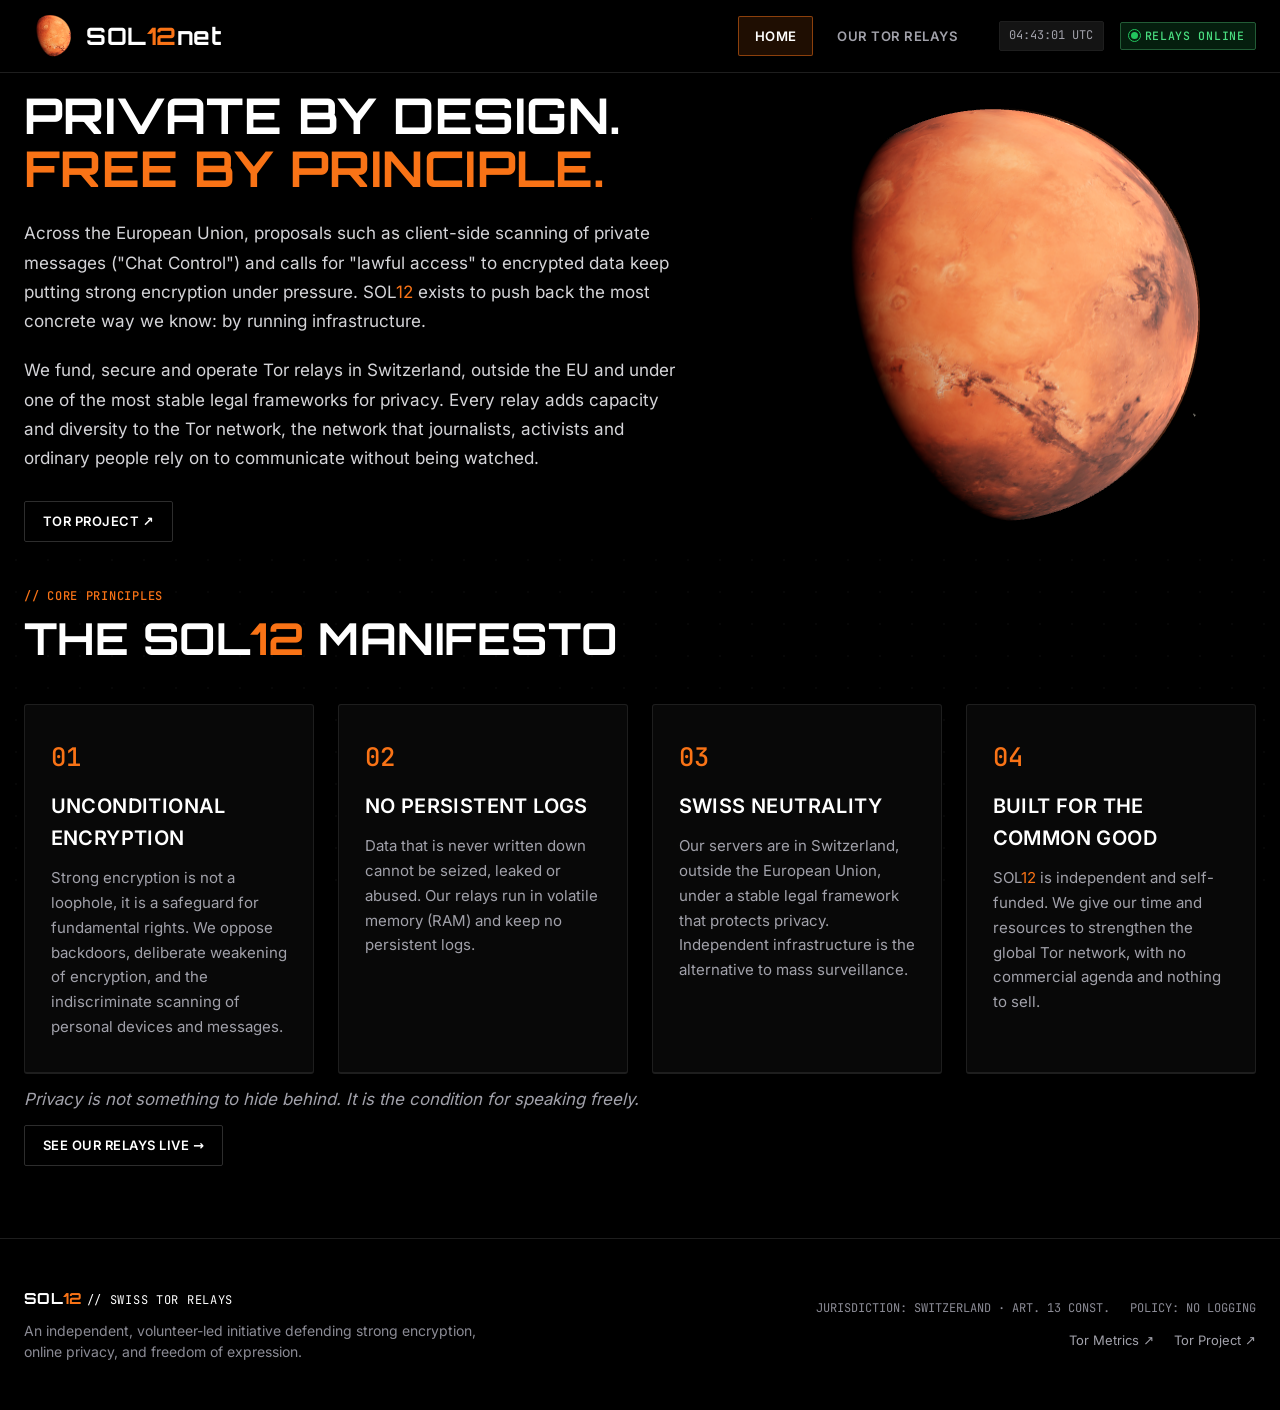
==== commit f2c891d9: "feat(header): unify SOL12net brand header typography and CSS contract" ====
--- a/index.html
+++ b/index.html
@@ -36,7 +36,7 @@
         <span class="sol12-mars-logo" id="logo-simulator" data-sol12-mars-logo data-texture-src="assets/logo/mars_logo_512x256.jpg?v=20261013" aria-hidden="true">
           <img src="assets/logo/mars-logo-fallback.png?v=20261013" alt="" width="52" height="52" class="sol12-mars-logo-fallback" decoding="async">
         </span>
-        <span class="brand-name">SOL<span class="brand-orange">12</span></span>
+        <span class="brand-name">SOL<span class="brand-orange">12</span>net</span>
       </a>
 
       <nav class="nav-links" aria-label="Main navigation">
--- a/css/style.css
+++ b/css/style.css
@@ -30,13 +30,36 @@
   --font-display: "Orbitron", "Inter", system-ui, sans-serif;
   --font-sans: 'Inter', system-ui, -apple-system, BlinkMacSystemFont, 'Segoe UI', Roboto, sans-serif;
   --font-mono: 'JetBrains Mono', ui-monospace, Menlo, Monaco, Consolas, monospace;
+
+  /* Shared SOL12 Brand Header Contract (mobile < 768px, desktop >= 768px) */
+  --sol12-brand-font-family: var(--font-display);
+  --sol12-brand-font-weight: 700;
+  --sol12-brand-font-size: 1.25rem;
+  --sol12-brand-tracking: 0.02em;
+  --sol12-brand-line-height: 1.2;
+  --sol12-brand-text-transform: none;
+  --sol12-brand-color: #FFFFFF;
+  --sol12-brand-accent: #F97316;
+  --sol12-brand-orange: #F97316;
+  --sol12-brand-logo-size: 44px;
+  --sol12-brand-gap: 0.65rem;
+}
+
+@media (min-width: 768px) {
+  :root {
+    --sol12-brand-font-size: 1.5rem;
+    --sol12-brand-logo-size: 52px;
+  }
 }
 
 .brand-orange,
+.sol12-brand-accent,
+a:link .brand-orange,
 a:visited .brand-orange,
 a:hover .brand-orange,
+a:active .brand-orange,
 a:focus-visible .brand-orange {
-  color: var(--brand-orange);
+  color: var(--sol12-brand-accent);
 }
 
 /* Base reset */
@@ -240,20 +263,22 @@
   gap: 1.5rem;
 }
 
-.nav-brand {
+.nav-brand,
+.sol12-brand {
   display: inline-flex;
   align-items: center;
-  gap: 0.65rem;
+  gap: var(--sol12-brand-gap);
   min-height: 44px;
   text-decoration: none;
-  color: #ffffff;
+  color: var(--sol12-brand-color);
+  flex-shrink: 0;
 }
 
 .sol12-mars-logo,
 #logo-simulator {
   position: relative;
-  width: 52px;
-  height: 52px;
+  width: var(--sol12-brand-logo-size);
+  height: var(--sol12-brand-logo-size);
   display: inline-flex;
   align-items: center;
   justify-content: center;
@@ -270,13 +295,17 @@
   pointer-events: none;
 }
 
-.brand-name {
-  font-family: var(--font-display);
-  font-weight: 700;
-  letter-spacing: 0.02em;
-  font-size: 1.2rem;
-  color: #ffffff;
-  line-height: 1;
+.brand-name,
+.sol12-brand-title,
+.sol12-brand-name {
+  font-family: var(--sol12-brand-font-family);
+  font-weight: var(--sol12-brand-font-weight);
+  font-size: var(--sol12-brand-font-size);
+  letter-spacing: var(--sol12-brand-tracking);
+  line-height: var(--sol12-brand-line-height);
+  text-transform: var(--sol12-brand-text-transform);
+  color: var(--sol12-brand-color);
+  white-space: nowrap;
 }
 
 .nav-telemetry-status {
@@ -1162,7 +1191,37 @@
   }
 }
 
-@media (max-width: 768px) {
+@media (max-width: 960px) {
+  .nav-container {
+    gap: 0.75rem;
+    padding: 0 1rem;
+  }
+
+  .nav-links {
+    gap: 0.35rem;
+  }
+
+  .nav-link {
+    font-size: 0.78rem;
+    padding: 0.4rem 0.65rem;
+  }
+
+  .nav-telemetry-status {
+    gap: 0.5rem;
+  }
+
+  .time-readout {
+    font-size: 0.72rem;
+    padding: 0.25rem 0.5rem;
+  }
+
+  .telemetry-pill {
+    font-size: 0.72rem;
+    padding: 0.25rem 0.55rem;
+  }
+}
+
+@media (max-width: 767.98px) {
   .hero-paragraph {
     font-size: 1rem;
   }
@@ -1176,16 +1235,6 @@
     row-gap: 0.65rem;
     column-gap: 0.75rem;
     padding: 0 1rem;
-  }
-
-  .nav-brand .sol12-mars-logo,
-  .nav-brand #logo-simulator {
-    width: 44px;
-    height: 44px;
-  }
-
-  .nav-brand .brand-name {
-    font-size: 1.1rem;
   }
 
   .nav-links {
@@ -1205,43 +1254,27 @@
     flex-wrap: wrap;
     gap: 0.5rem;
   }
-
-  .time-readout {
-    font-size: 0.72rem;
-    padding: 0.25rem 0.5rem;
-  }
-
-  .telemetry-pill {
-    font-size: 0.72rem;
-    padding: 0.25rem 0.55rem;
-  }
-}
-
-@media (max-width: 420px) {
+}
+
+@media (max-width: 520px) {
   .nav-container {
     padding: 0 0.75rem;
     row-gap: 0.5rem;
     column-gap: 0.5rem;
   }
 
-  .nav-brand .sol12-mars-logo,
-  .nav-brand #logo-simulator {
-    width: 44px;
-    height: 44px;
-  }
-
-  .nav-brand .brand-name {
-    font-size: 1.05rem;
-  }
-
   .nav-links {
-    gap: 0.25rem;
+    width: 100%;
+    order: 2;
+    margin-left: 0;
+    justify-content: flex-start;
+    gap: 0.4rem;
   }
 
   .nav-link {
     font-size: 0.78rem;
-    padding: 0.35rem 0.55rem;
-    white-space: normal;
+    padding: 0.35rem 0.65rem;
+    white-space: nowrap;
     text-align: center;
   }
 
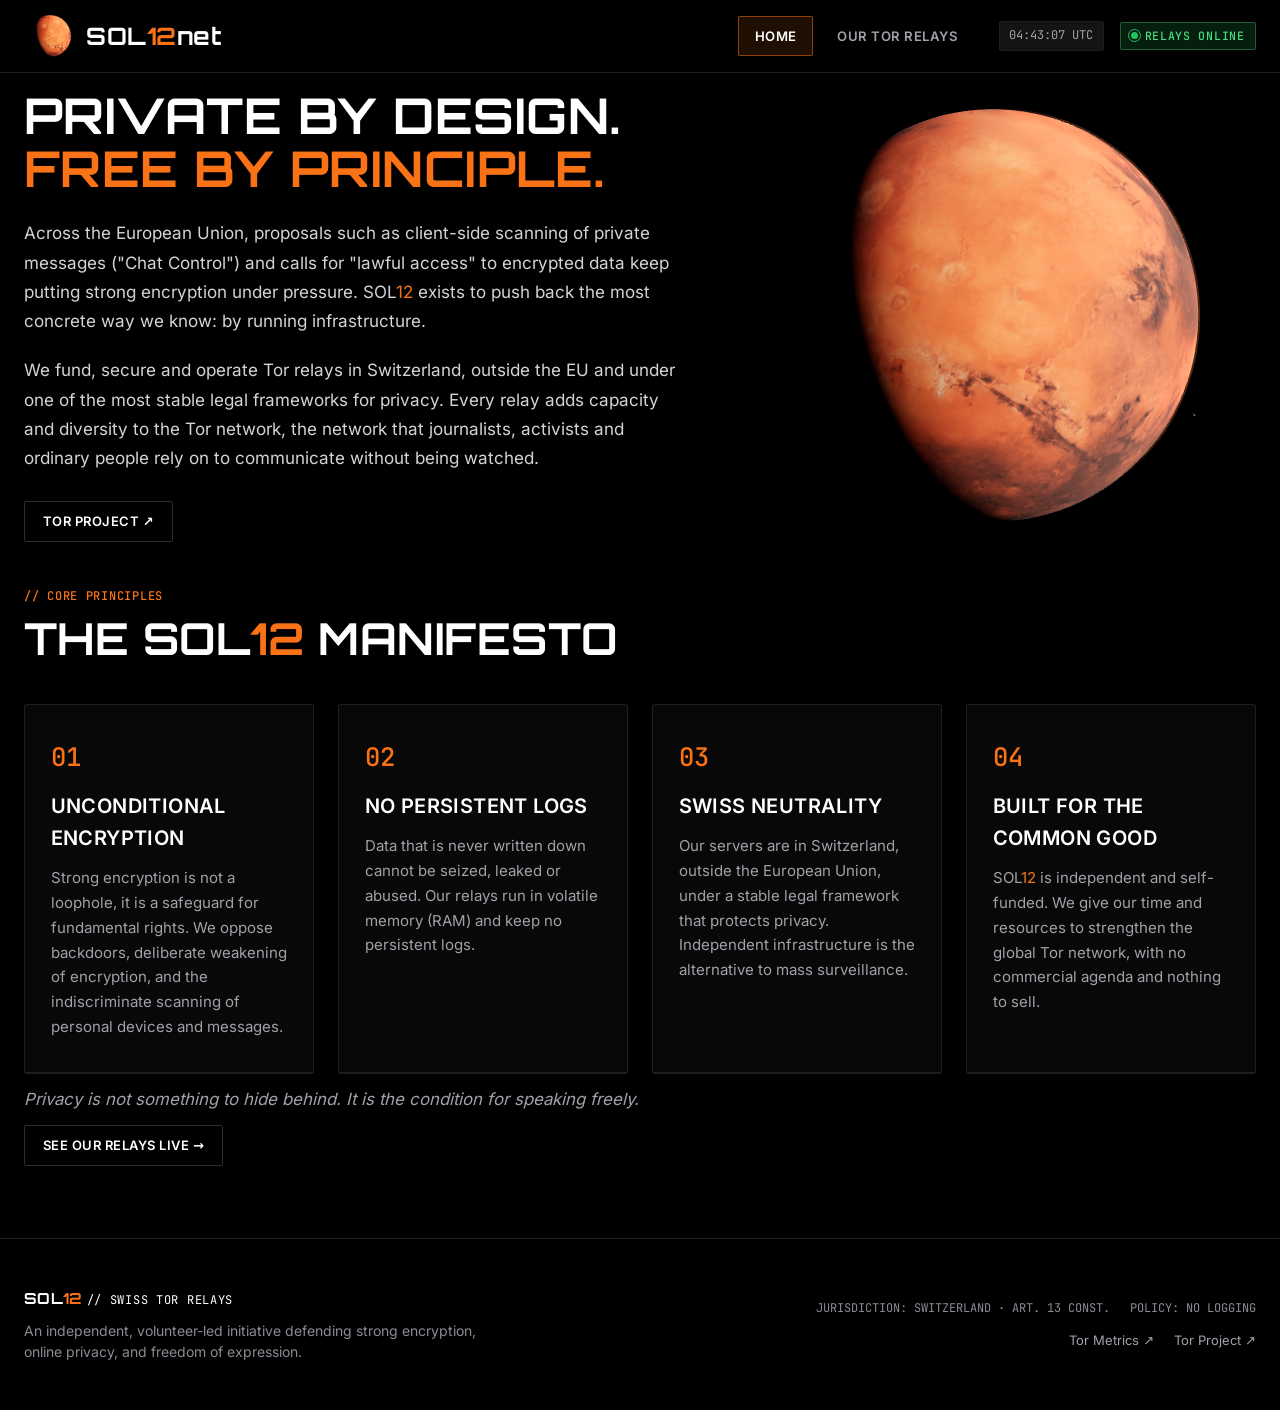
==== commit 60b53d65: "Favicon animé : petit logo Mars de l en-tête (script commun sol12-mars-favicon.js) Script commun ide" ====
--- a/index.html
+++ b/index.html
@@ -17,7 +17,7 @@
 
   <!-- Favicon -->
   <link rel="icon" type="image/svg+xml" href="favicon.svg?v=mars1">
-  <link rel="icon" type="image/png" sizes="32x32" href="favicon-32.png?v=mars1">
+  <link id="sol12-static-favicon" rel="icon" type="image/png" sizes="32x32" href="favicon-32.png?v=mars1">
   <link rel="alternate icon" href="favicon.ico?v=mars1">
   <link rel="apple-touch-icon" sizes="180x180" href="apple-touch-icon.png?v=mars1">
 
@@ -185,6 +185,7 @@
   <script src="js/GLTFLoader.js"></script>
   <script src="js/mars-globe.js?v=20261012"></script>
   <script src="js/sol12-mars-logo.js?v=20261013"></script>
+  <script src="js/sol12-mars-favicon.js?v=20261015"></script>
   <script src="js/app.js?v=20261013"></script>
   <script src="js/relays.js?v=20261013"></script>
 
--- a/css/style.css
+++ b/css/style.css
@@ -31,7 +31,7 @@
   --font-sans: 'Inter', system-ui, -apple-system, BlinkMacSystemFont, 'Segoe UI', Roboto, sans-serif;
   --font-mono: 'JetBrains Mono', ui-monospace, Menlo, Monaco, Consolas, monospace;
 
-  /* Shared SOL12 Brand Header Contract (mobile < 768px, desktop >= 768px) */
+  /* Shared SOL12 Brand Header Contract (mobile ≤ 768px, desktop ≥ 769px) */
   --sol12-brand-font-family: var(--font-display);
   --sol12-brand-font-weight: 700;
   --sol12-brand-font-size: 1.25rem;
@@ -45,7 +45,7 @@
   --sol12-brand-gap: 0.65rem;
 }
 
-@media (min-width: 768px) {
+@media (min-width: 769px) {
   :root {
     --sol12-brand-font-size: 1.5rem;
     --sol12-brand-logo-size: 52px;
@@ -277,8 +277,8 @@
 .sol12-mars-logo,
 #logo-simulator {
   position: relative;
-  width: var(--sol12-brand-logo-size);
-  height: var(--sol12-brand-logo-size);
+  width: 52px;
+  height: 52px;
   display: inline-flex;
   align-items: center;
   justify-content: center;
@@ -1221,7 +1221,7 @@
   }
 }
 
-@media (max-width: 767.98px) {
+@media (max-width: 768px) {
   .hero-paragraph {
     font-size: 1rem;
   }
@@ -1235,6 +1235,12 @@
     row-gap: 0.65rem;
     column-gap: 0.75rem;
     padding: 0 1rem;
+  }
+
+  .nav-brand .sol12-mars-logo,
+  .nav-brand #logo-simulator {
+    width: 44px;
+    height: 44px;
   }
 
   .nav-links {
@@ -1263,6 +1269,12 @@
     column-gap: 0.5rem;
   }
 
+  .nav-brand .sol12-mars-logo,
+  .nav-brand #logo-simulator {
+    width: 44px;
+    height: 44px;
+  }
+
   .nav-links {
     width: 100%;
     order: 2;
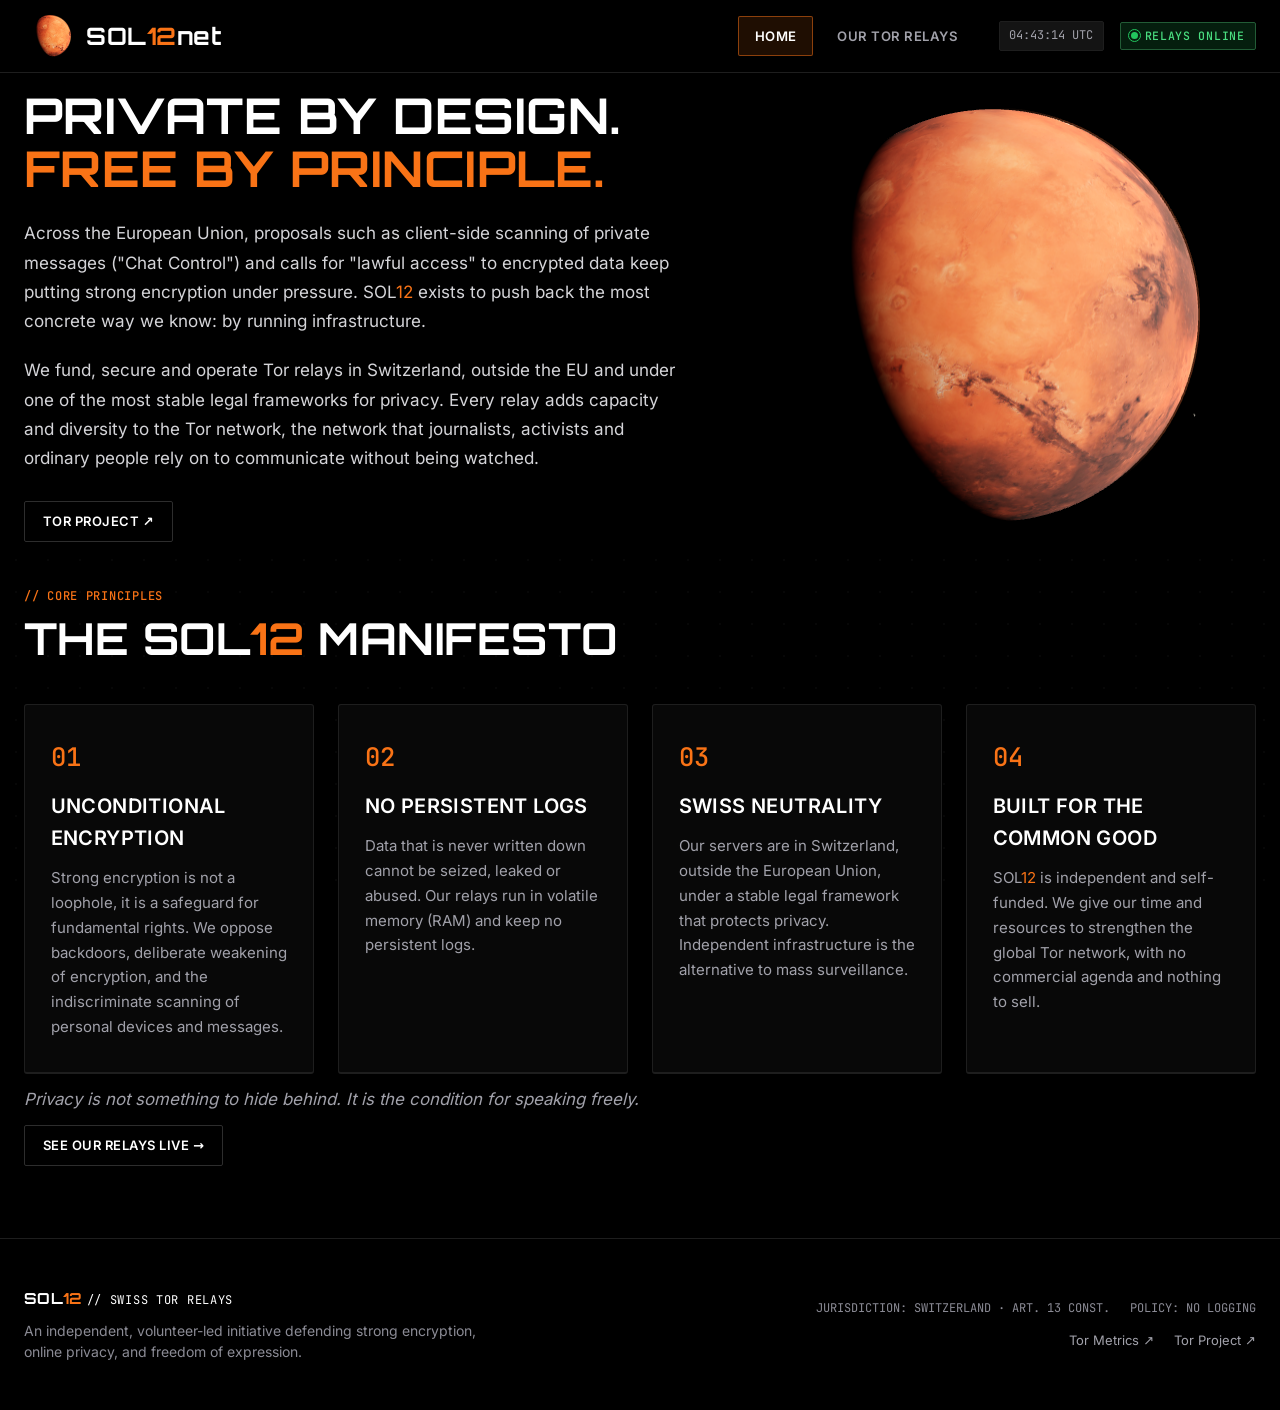
==== commit 267698e1: "Favicon : planète figée en onglet inactif (image statique = frame 0 du favicon animé, script 1.2.0) " ====
--- a/index.html
+++ b/index.html
@@ -16,9 +16,8 @@
   <meta property="og:image" content="assets/mars_orbit_view.png">
 
   <!-- Favicon -->
-  <link rel="icon" type="image/svg+xml" href="favicon.svg?v=mars1">
-  <link id="sol12-static-favicon" rel="icon" type="image/png" sizes="32x32" href="favicon-32.png?v=mars1">
-  <link rel="alternate icon" href="favicon.ico?v=mars1">
+  <link id="sol12-static-favicon" rel="icon" type="image/png" sizes="32x32" href="favicon-32.png?v=mars2">
+  <link rel="icon" type="image/x-icon" sizes="16x16 32x32 48x48" href="favicon.ico?v=mars2">
   <link rel="apple-touch-icon" sizes="180x180" href="apple-touch-icon.png?v=mars1">
 
   <!-- Self-hosted CSS -->
@@ -185,7 +184,7 @@
   <script src="js/GLTFLoader.js"></script>
   <script src="js/mars-globe.js?v=20261012"></script>
   <script src="js/sol12-mars-logo.js?v=20261013"></script>
-  <script src="js/sol12-mars-favicon.js?v=20261015"></script>
+  <script src="js/sol12-mars-favicon.js?v=1.2.0"></script>
   <script src="js/app.js?v=20261013"></script>
   <script src="js/relays.js?v=20261013"></script>
 
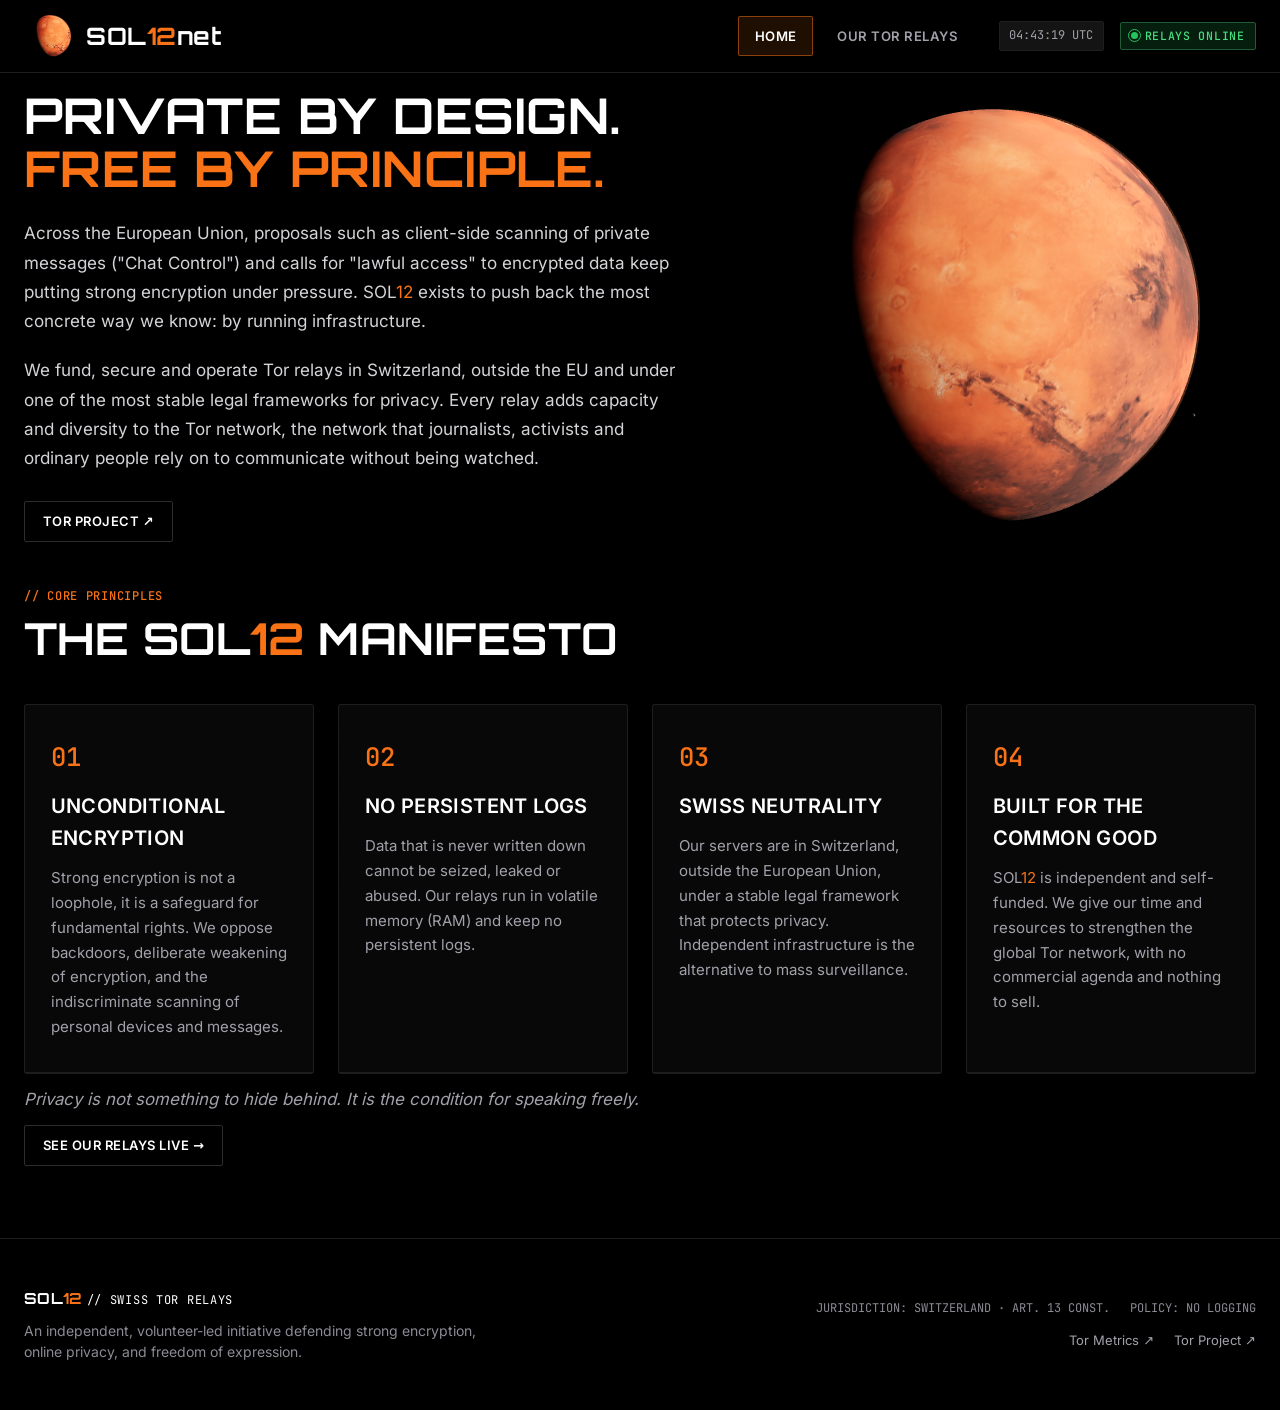
==== commit 86fa17f1: "fix(hero): reveal the Mars 3D scene from black instead of a static poster The hero globe area is now" ====
--- a/index.html
+++ b/index.html
@@ -21,7 +21,7 @@
   <link rel="apple-touch-icon" sizes="180x180" href="apple-touch-icon.png?v=mars1">
 
   <!-- Self-hosted CSS -->
-  <link rel="stylesheet" href="css/style.css?v=20261013">
+  <link rel="stylesheet" href="css/style.css?v=20261029">
 </head>
 <body>
 
@@ -89,11 +89,13 @@
 
         <!-- Right Column: 3D Mars Globe seamlessly blending into black background (no frame, no border) -->
         <div class="hero-mars-column">
-          <div class="hero-image-container" id="mars-canvas-container">
-            <picture id="mars-fallback-image">
-              <source srcset="assets/mars_orbit_view.webp" type="image/webp">
-              <img src="assets/mars_orbit_view.png" alt="Martian orbit with Phobos and Deimos satellites" class="hero-mars-image" width="1024" height="1024">
-            </picture>
+          <div class="hero-image-container" id="mars-canvas-container" data-globe-mode="pending">
+            <noscript>
+              <picture id="mars-fallback-image">
+                <source srcset="assets/mars_orbit_view.webp" type="image/webp">
+                <img src="assets/mars_orbit_view.png" alt="Martian orbit with Phobos and Deimos satellites" class="hero-mars-image" width="1024" height="1024">
+              </picture>
+            </noscript>
           </div>
         </div>
 
@@ -182,7 +184,7 @@
   <!-- 3D Engine & Interactive Logic -->
   <script src="js/three.min.js"></script>
   <script src="js/GLTFLoader.js"></script>
-  <script src="js/mars-globe.js?v=20261012"></script>
+  <script src="js/mars-globe.js?v=20261029"></script>
   <script src="js/sol12-mars-logo.js?v=20261013"></script>
   <script src="js/sol12-mars-favicon.js?v=1.2.0"></script>
   <script src="js/app.js?v=20261013"></script>
--- a/css/style.css
+++ b/css/style.css
@@ -966,7 +966,8 @@
   align-items: center;
   justify-content: center;
   margin: 0 auto;
-  background: transparent;
+  /* Pure black from the first paint; the 3D scene fades in over it once ready (no poster). */
+  background: #000000;
   border: none;
   box-shadow: none;
 }
@@ -980,6 +981,21 @@
   background: transparent;
   border: none;
   box-shadow: none;
+  /* Hidden until js/mars-globe.js reports a complete, rendered scene. */
+  opacity: 0;
+  transition: none;
+}
+
+/* Reveal: 1.5 s ease-in-out, played once when data-globe-mode switches to "webgl". */
+.hero-image-container[data-globe-mode="webgl"] #mars-canvas {
+  opacity: 1;
+  transition: opacity 1.5s cubic-bezier(0.42, 0, 0.58, 1);
+}
+
+@media (prefers-reduced-motion: reduce) {
+  .hero-image-container[data-globe-mode="webgl"] #mars-canvas {
+    transition: none;
+  }
 }
 
 .hero-mars-image {
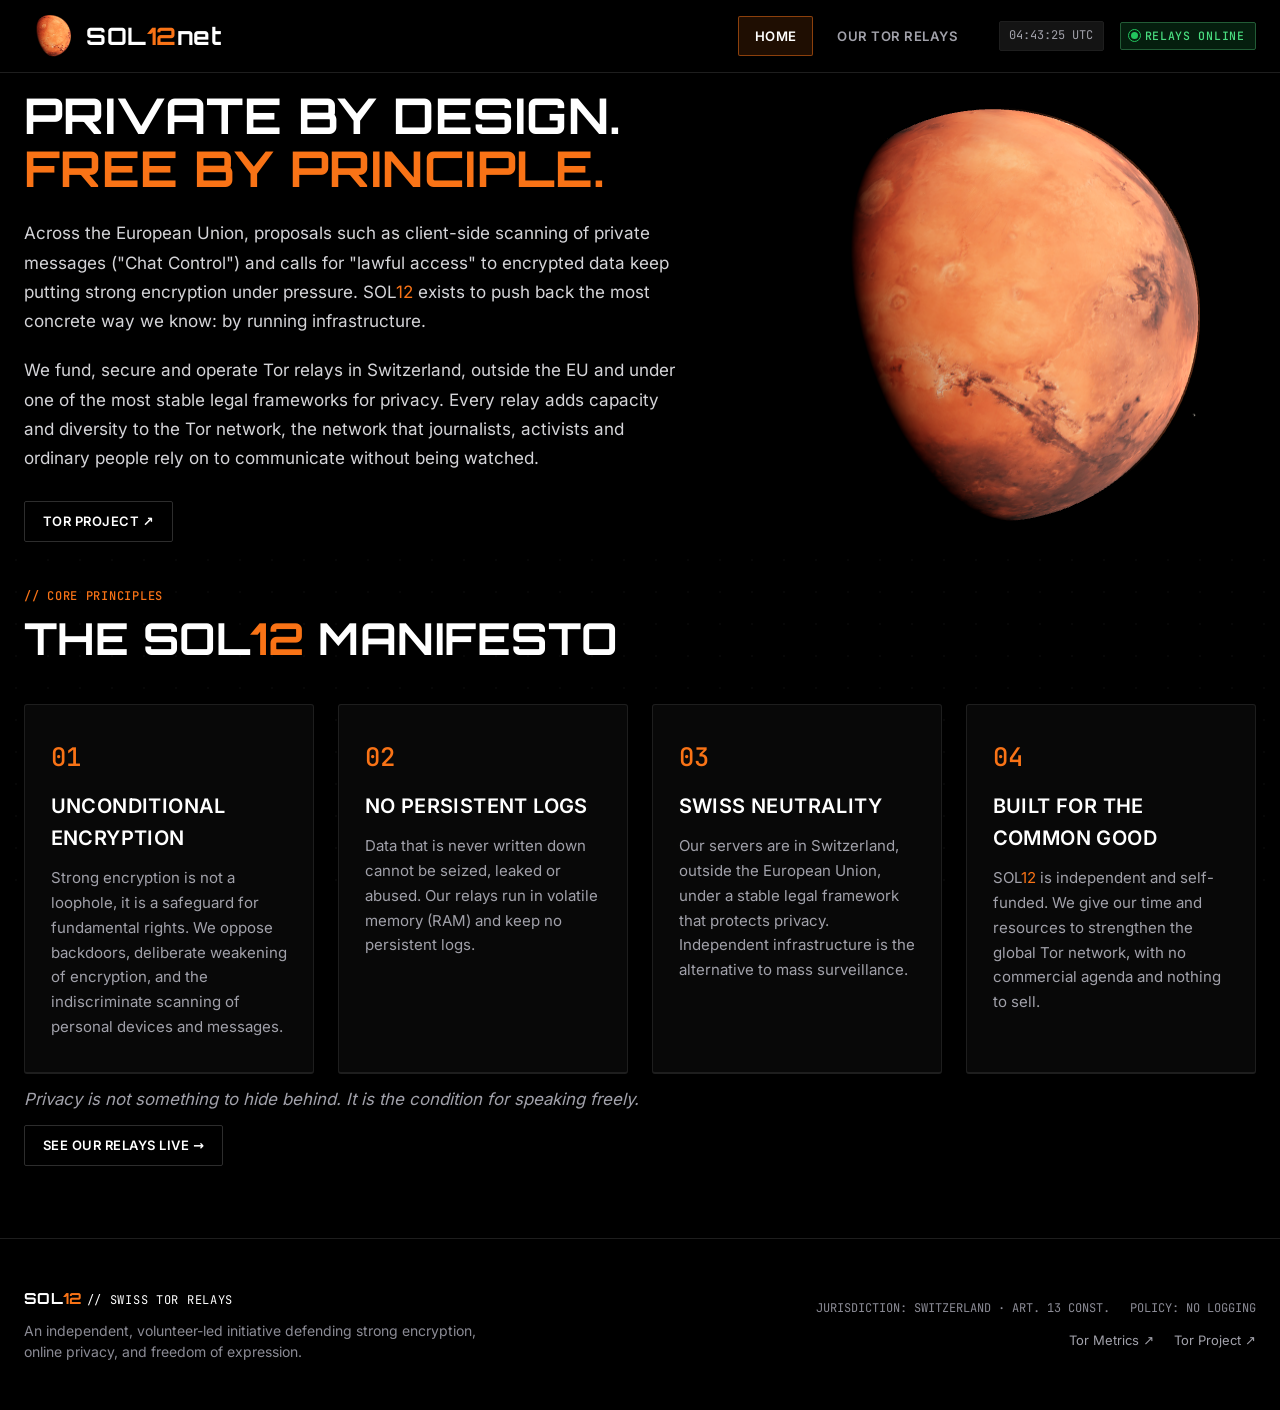
==== commit 70ad1841: "Lengthen the Mars globe reveal fade to 4.5 s Triple the fade-from-black duration (1.5 s -> 4.5 s) wh" ====
--- a/index.html
+++ b/index.html
@@ -21,7 +21,7 @@
   <link rel="apple-touch-icon" sizes="180x180" href="apple-touch-icon.png?v=mars1">
 
   <!-- Self-hosted CSS -->
-  <link rel="stylesheet" href="css/style.css?v=20261029">
+  <link rel="stylesheet" href="css/style.css?v=20261029b">
 </head>
 <body>
 
@@ -184,7 +184,7 @@
   <!-- 3D Engine & Interactive Logic -->
   <script src="js/three.min.js"></script>
   <script src="js/GLTFLoader.js"></script>
-  <script src="js/mars-globe.js?v=20261029"></script>
+  <script src="js/mars-globe.js?v=20261029b"></script>
   <script src="js/sol12-mars-logo.js?v=20261013"></script>
   <script src="js/sol12-mars-favicon.js?v=1.2.0"></script>
   <script src="js/app.js?v=20261013"></script>
--- a/css/style.css
+++ b/css/style.css
@@ -986,10 +986,10 @@
   transition: none;
 }
 
-/* Reveal: 1.5 s ease-in-out, played once when data-globe-mode switches to "webgl". */
+/* Reveal: 4.5 s ease-in-out, played once when data-globe-mode switches to "webgl". */
 .hero-image-container[data-globe-mode="webgl"] #mars-canvas {
   opacity: 1;
-  transition: opacity 1.5s cubic-bezier(0.42, 0, 0.58, 1);
+  transition: opacity 4.5s cubic-bezier(0.42, 0, 0.58, 1);
 }
 
 @media (prefers-reduced-motion: reduce) {
